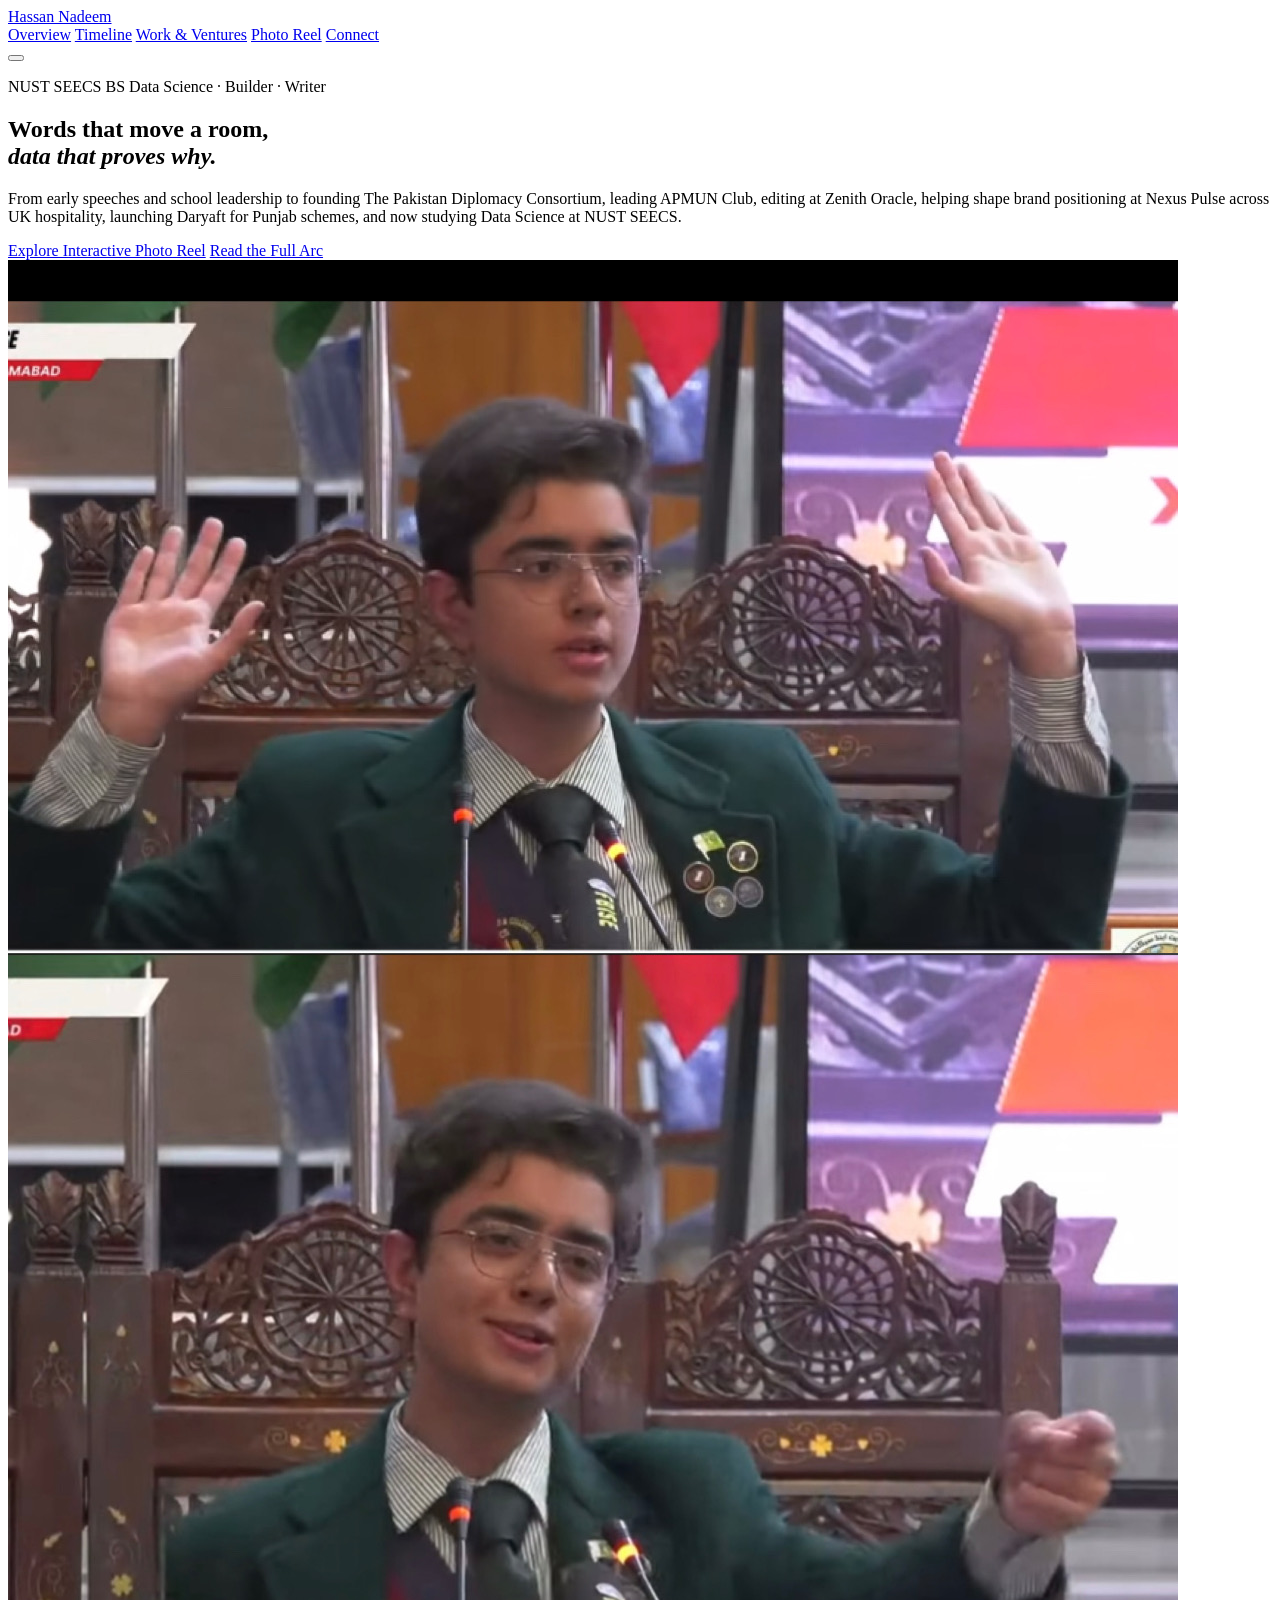
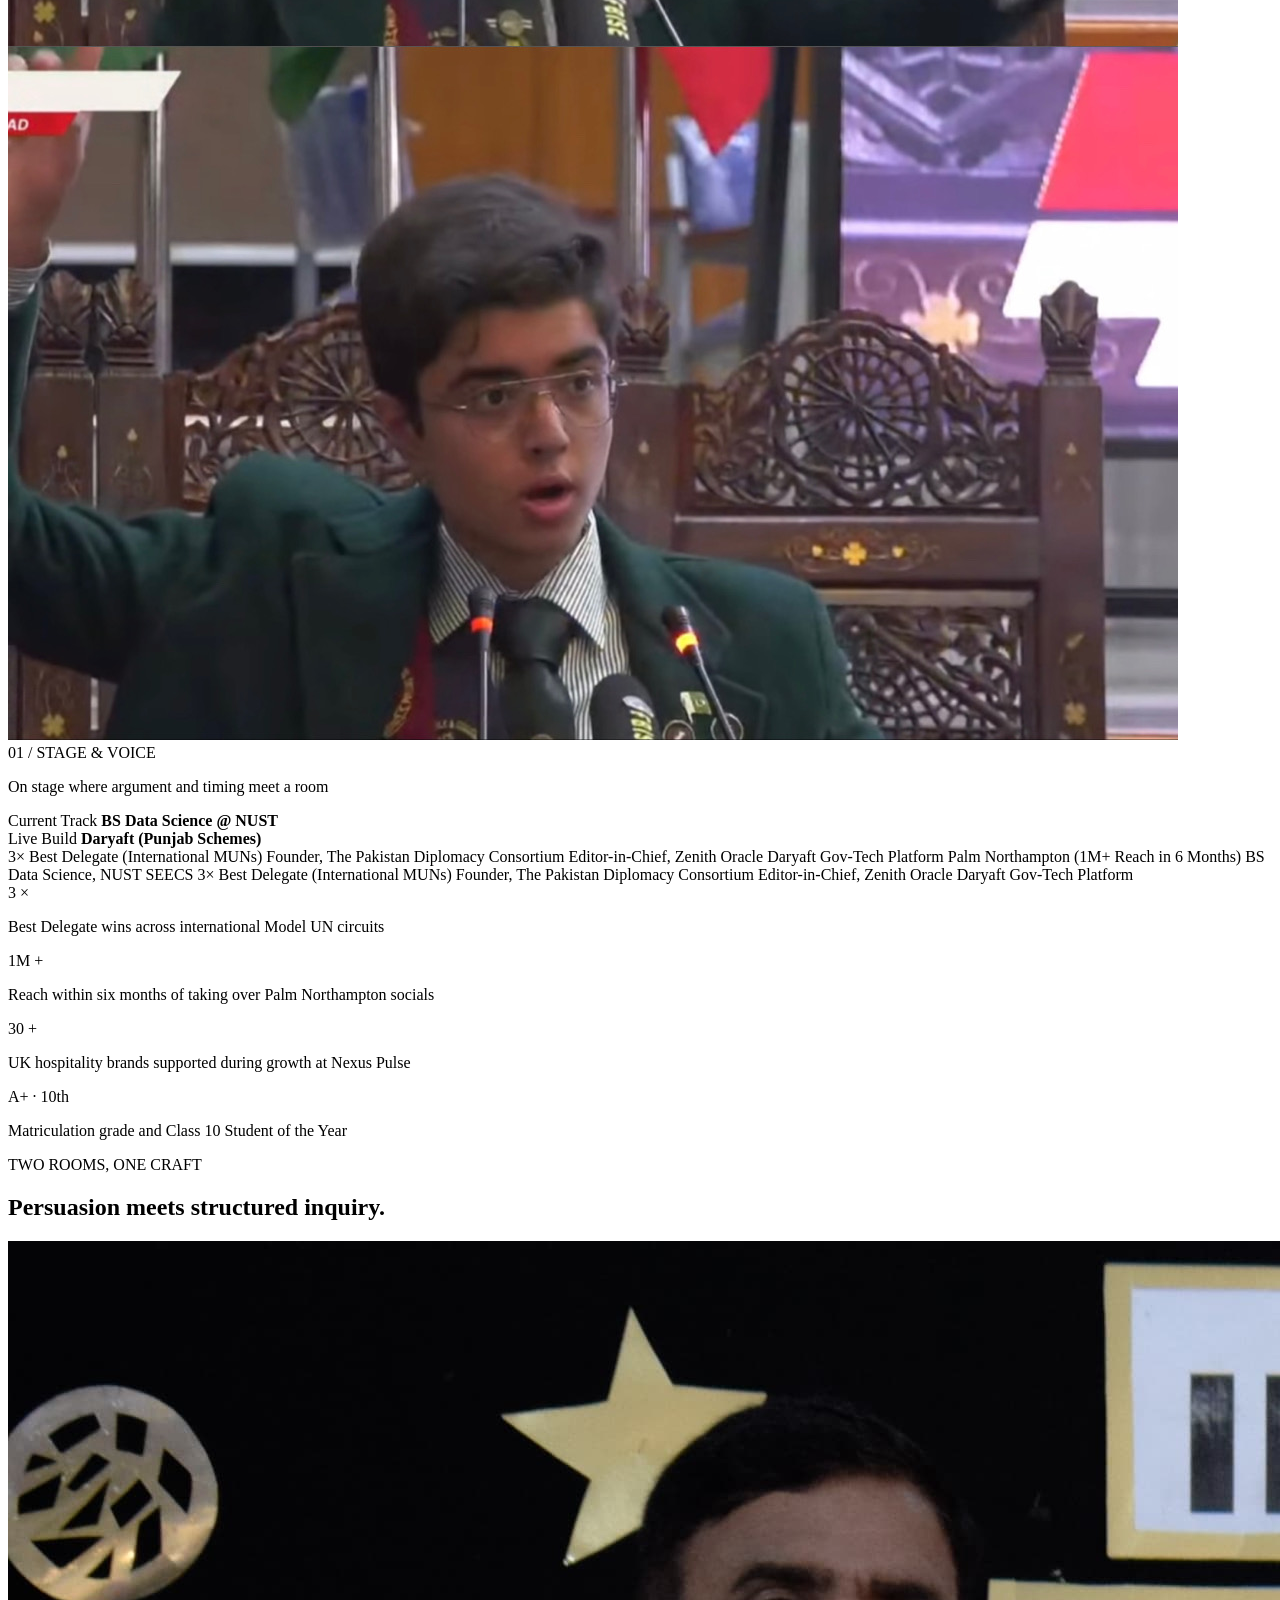
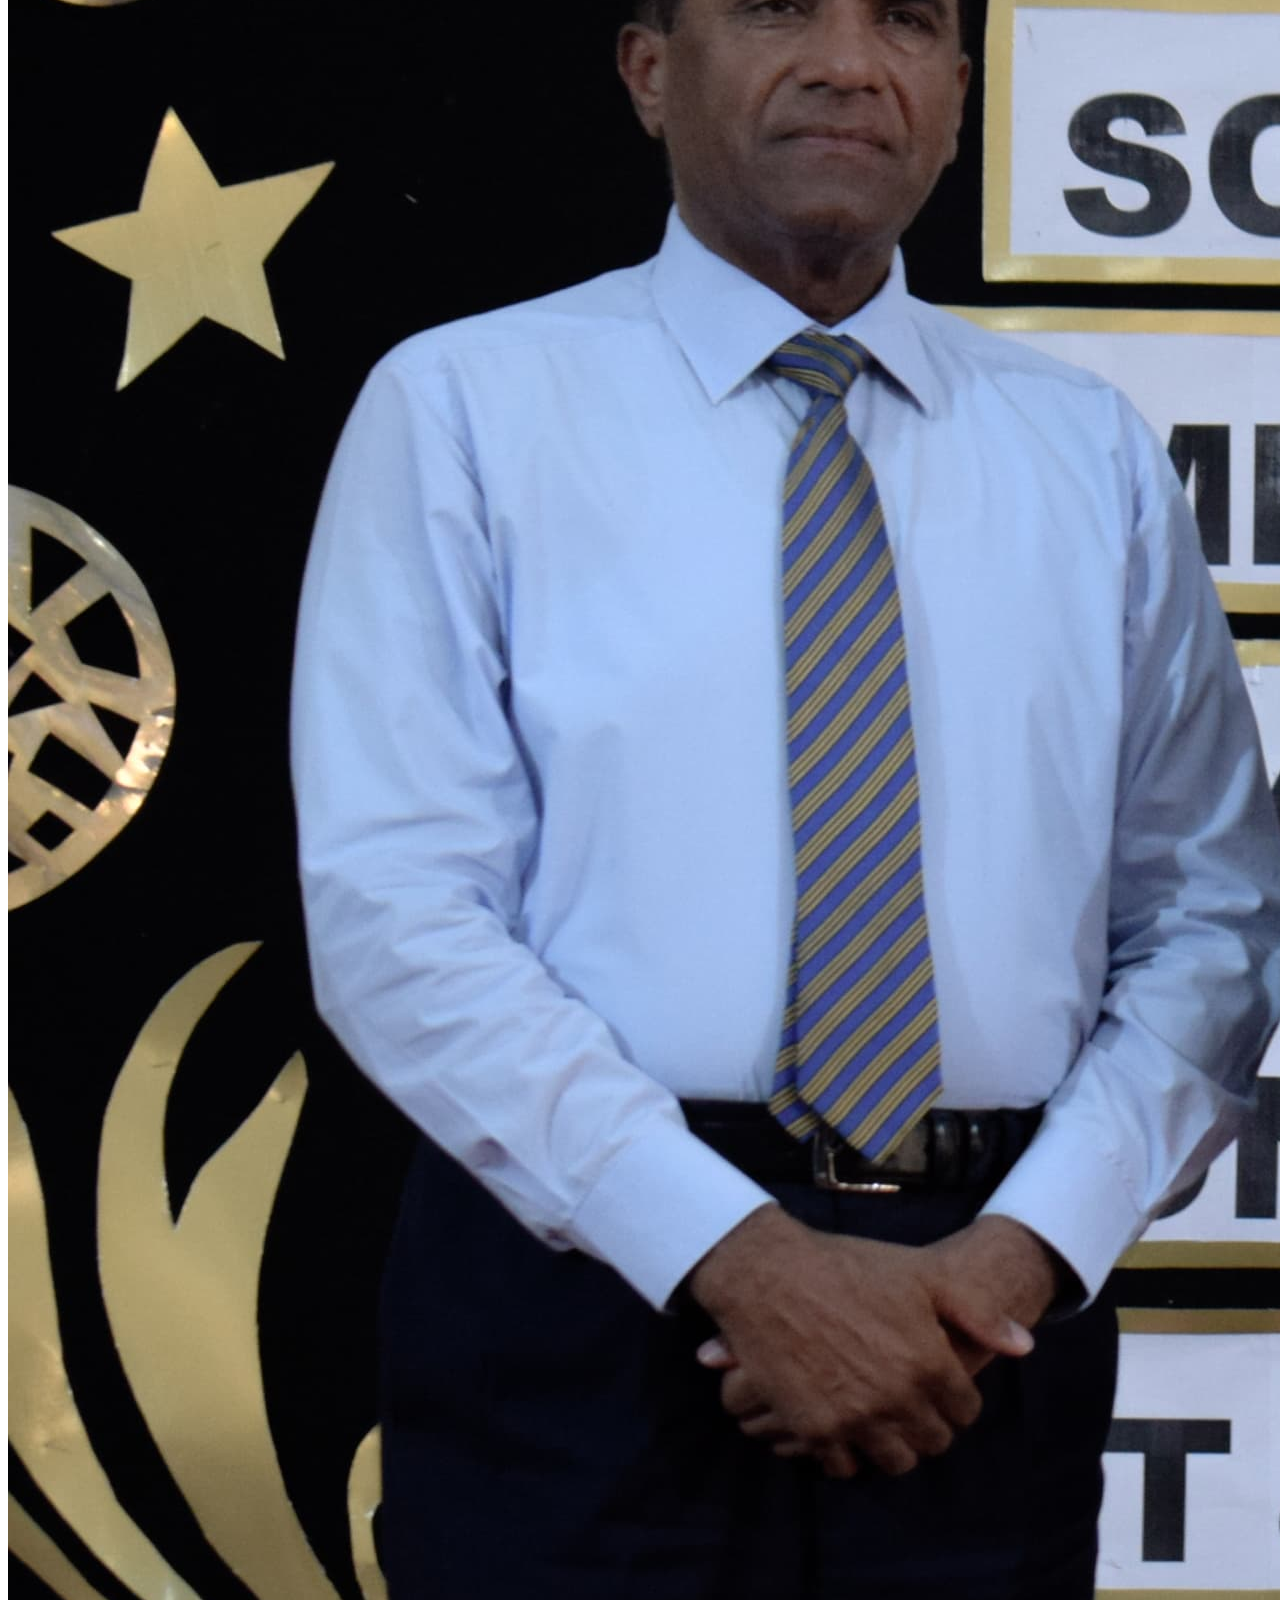
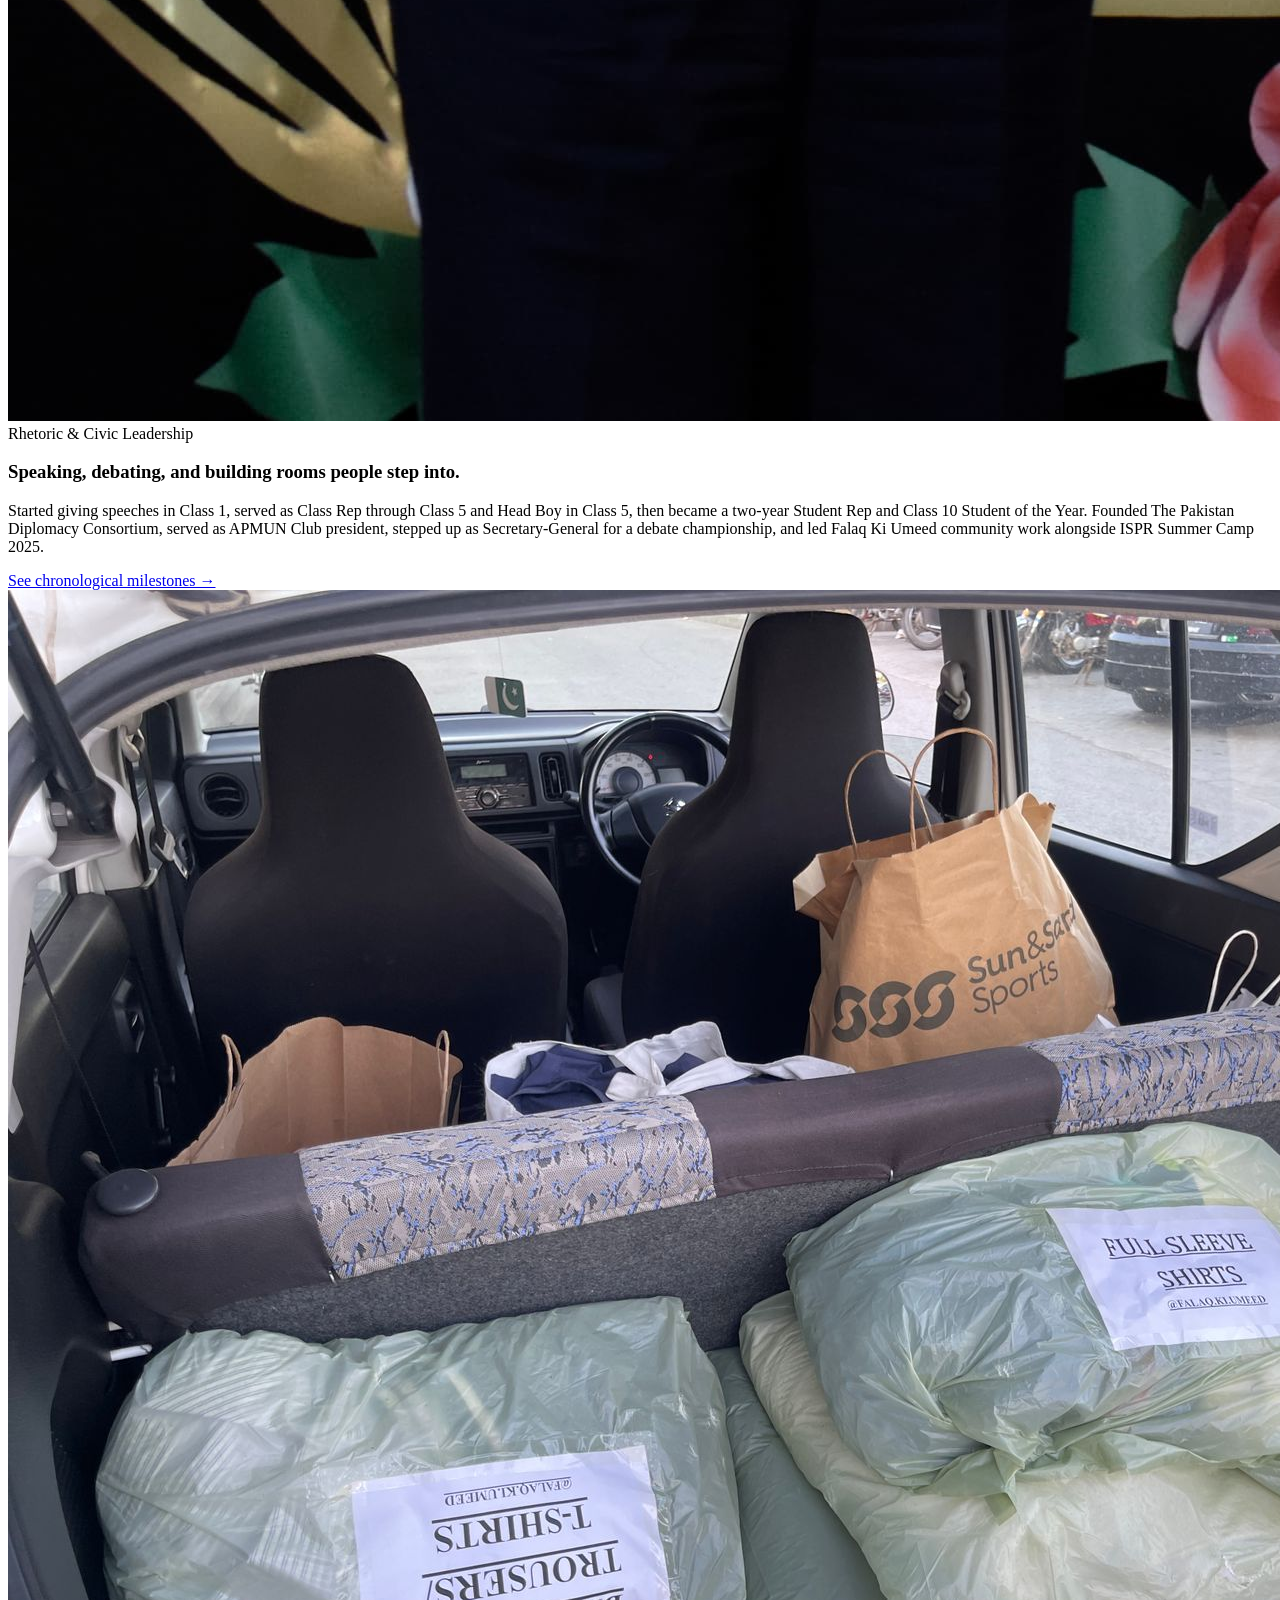
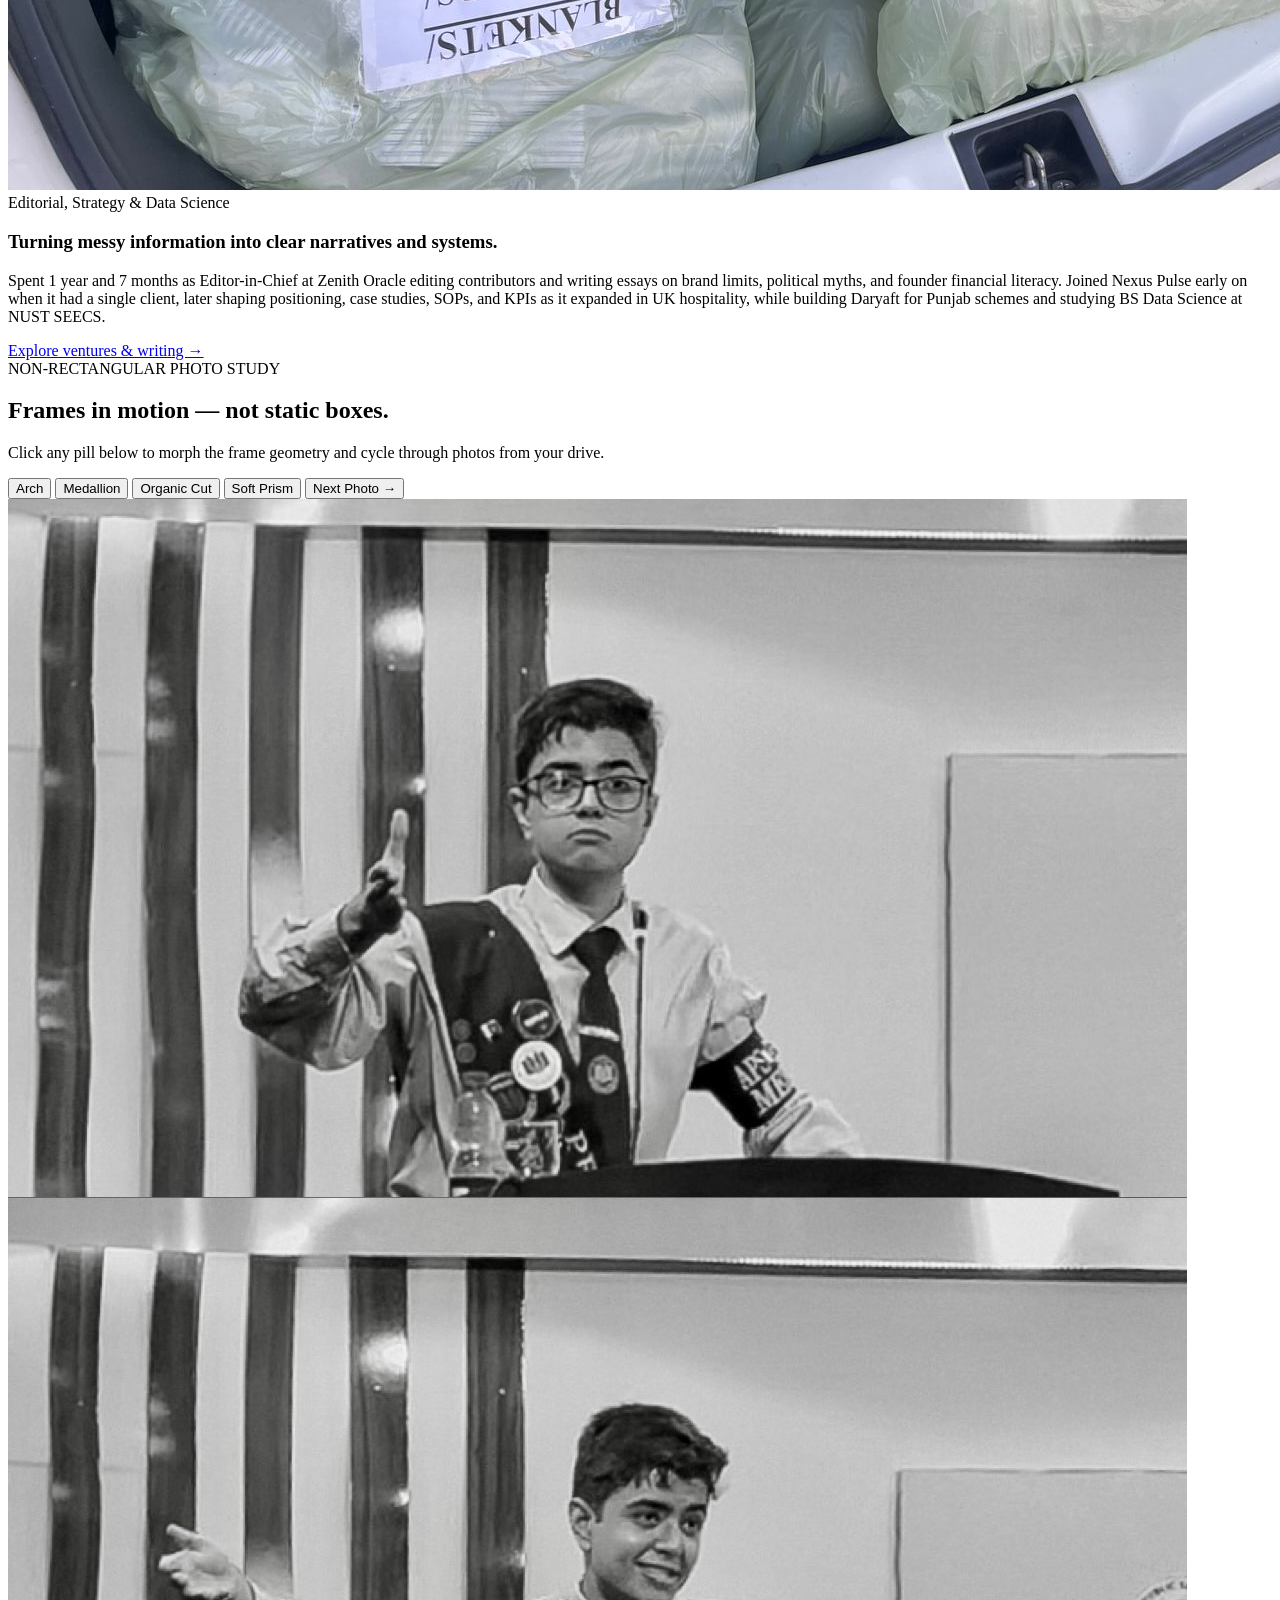
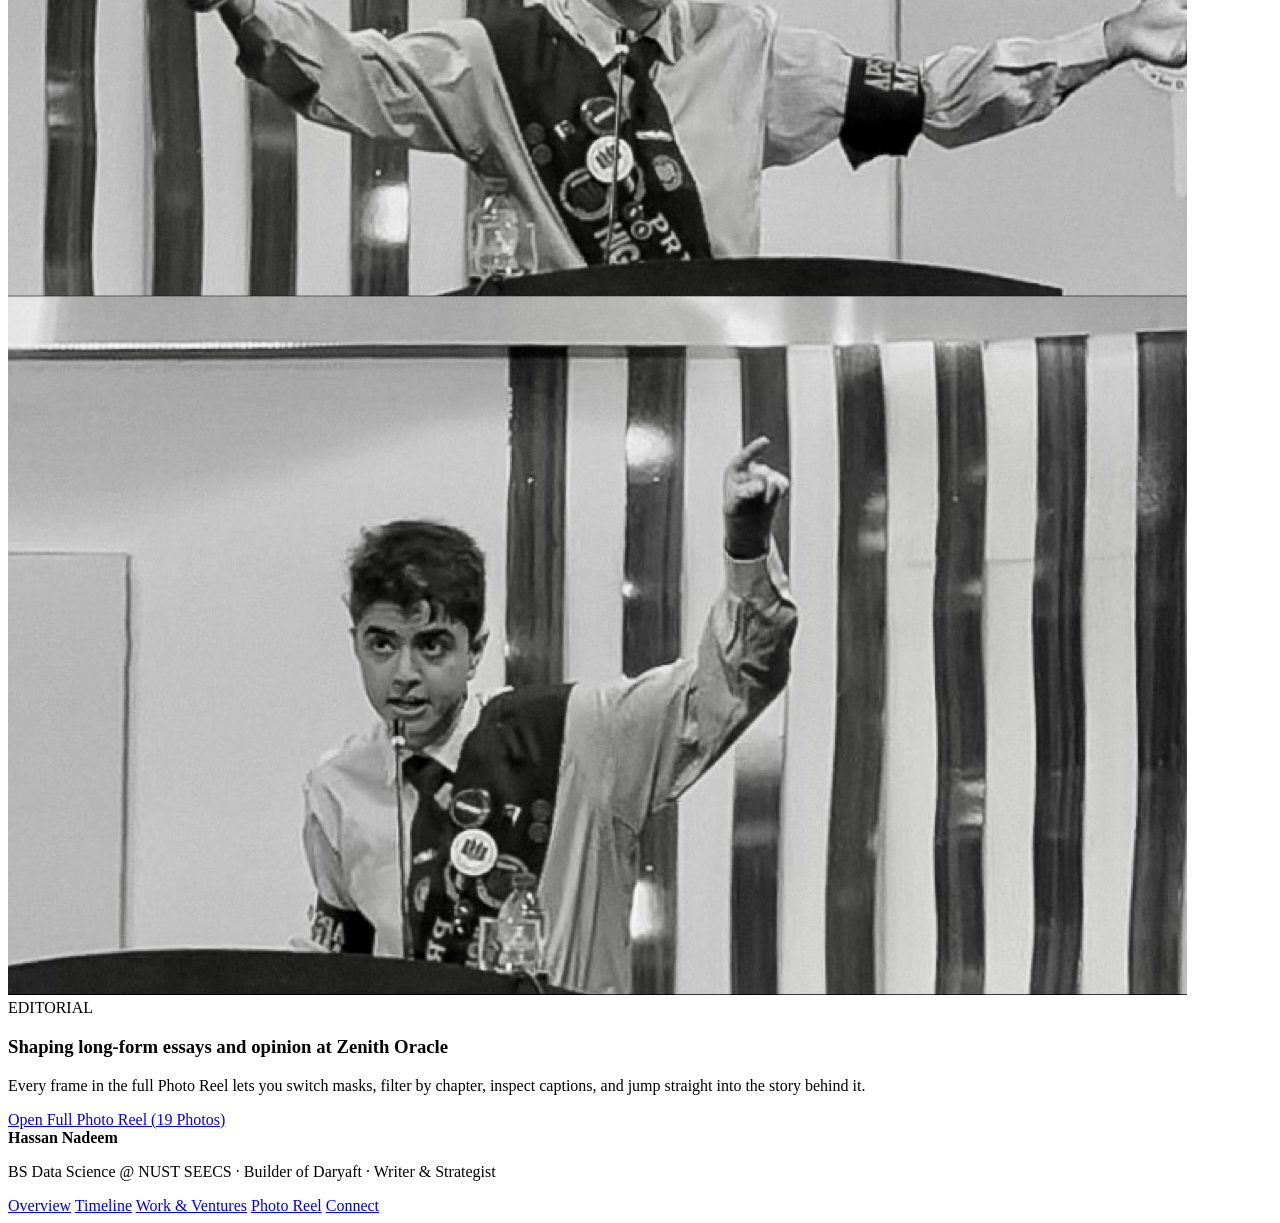
==== index.html @ 1d4b904b "Add files via upload" ====
<!DOCTYPE html>
<html lang="en">
<head>
  <meta charset="UTF-8" />
  <meta name="viewport" content="width=device-width, initial-scale=1.0" />
  <title>Hassan Nadeem — Rhetoric, Systems &amp; Data</title>
  <link rel="preconnect" href="https://fonts.googleapis.com" />
  <link rel="preconnect" href="https://fonts.gstatic.com" crossorigin />
  <link href="https://fonts.googleapis.com/css2?family=Cormorant+Garamond:ital,wght@0,400;0,500;0,600;1,400&family=Plus+Jakarta+Sans:wght@400;500;600&family=JetBrains+Mono:wght@400;500&display=swap" rel="stylesheet" />
  <link rel="stylesheet" href="styles/style.css" />
</head>
<body class="page-home">
  <div class="scroll-progress" id="scrollProgress" aria-hidden="true"></div>

  <header class="site-header" id="siteHeader">
    <a class="brand-mark" href="index.html">
      <span class="brand-dot" aria-hidden="true"></span>
      <span>Hassan Nadeem</span>
    </a>
    <nav class="main-nav" id="mainNav" aria-label="Primary navigation">
      <a href="index.html" class="active">Overview</a>
      <a href="timeline.html">Timeline</a>
      <a href="work.html">Work &amp; Ventures</a>
      <a href="gallery.html">Photo Reel</a>
      <a href="contact.html" class="nav-pill">Connect</a>
    </nav>
    <button class="menu-toggle" id="menuToggle" type="button" aria-label="Toggle navigation" aria-expanded="false">
      <span></span>
      <span></span>
    </button>
  </header>

  <main>
    <section class="hero-editorial">
      <div class="hero-copy">
        <p class="eyebrow reveal">NUST SEECS BS Data Science &middot; Builder &middot; Writer</p>
        <h1 class="hero-title reveal">
          Words that move a room,<br />
          <em>data that proves why.</em>
        </h1>
        <p class="hero-lead reveal">
          From early speeches and school leadership to founding The Pakistan Diplomacy Consortium,
          leading APMUN Club, editing at Zenith Oracle, helping shape brand positioning at Nexus
          Pulse across UK hospitality, launching Daryaft for Punjab schemes, and now studying Data
          Science at NUST SEECS.
        </p>
        <div class="hero-actions reveal">
          <a class="btn-primary" href="gallery.html">Explore Interactive Photo Reel</a>
          <a class="btn-ghost" href="timeline.html">Read the Full Arc</a>
        </div>
      </div>

      <div class="hero-stage reveal" id="heroStage">
        <div class="kinetic-frame" data-tilt>
          <div class="frame-arch">
            <img id="heroFeatureImg" src="1.jpg" alt="Hassan Nadeem portfolio visual" />
          </div>
          <div class="frame-caption">
            <span class="mono-tag" id="heroFrameTag">01 / STAGE &amp; VOICE</span>
            <p id="heroFrameText">On stage where argument and timing meet a room</p>
          </div>
        </div>
        <div class="floating-note note-top" id="heroNoteTop">
          <span class="note-label">Current Track</span>
          <strong>BS Data Science @ NUST</strong>
        </div>
        <div class="floating-note note-bottom" id="heroNoteBottom">
          <span class="note-label">Live Build</span>
          <strong>Daryaft (Punjab Schemes)</strong>
        </div>
      </div>
    </section>

    <section class="ticker-band" aria-label="Highlights">
      <div class="ticker-track">
        <span>3&times; Best Delegate (International MUNs)</span>
        <span>Founder, The Pakistan Diplomacy Consortium</span>
        <span>Editor-in-Chief, Zenith Oracle</span>
        <span>Daryaft Gov-Tech Platform</span>
        <span>Palm Northampton (1M+ Reach in 6 Months)</span>
        <span>BS Data Science, NUST SEECS</span>
        <span>3&times; Best Delegate (International MUNs)</span>
        <span>Founder, The Pakistan Diplomacy Consortium</span>
        <span>Editor-in-Chief, Zenith Oracle</span>
        <span>Daryaft Gov-Tech Platform</span>
      </div>
    </section>

    <section class="metrics-strip">
      <div class="metric-card reveal">
        <span class="metric-num" data-count="3">3</span>
        <span class="metric-suffix">&times;</span>
        <p class="metric-desc">Best Delegate wins across international Model UN circuits</p>
      </div>
      <div class="metric-card reveal">
        <span class="metric-num">1M</span>
        <span class="metric-suffix">+</span>
        <p class="metric-desc">Reach within six months of taking over Palm Northampton socials</p>
      </div>
      <div class="metric-card reveal">
        <span class="metric-num">30</span>
        <span class="metric-suffix">+</span>
        <p class="metric-desc">UK hospitality brands supported during growth at Nexus Pulse</p>
      </div>
      <div class="metric-card reveal">
        <span class="metric-num">A+</span>
        <span class="metric-suffix">&middot; 10th</span>
        <p class="metric-desc">Matriculation grade and Class 10 Student of the Year</p>
      </div>
    </section>

    <section class="dual-chapters">
      <div class="section-head reveal">
        <span class="mono-tag">TWO ROOMS, ONE CRAFT</span>
        <h2>Persuasion meets structured inquiry.</h2>
      </div>
      <div class="chapter-grid">
        <article class="chapter-panel reveal">
          <div class="chapter-visual">
            <img src="2.jpg" alt="Debate and leadership visual" loading="lazy" />
          </div>
          <div class="chapter-body">
            <span class="chapter-kicker">Rhetoric &amp; Civic Leadership</span>
            <h3>Speaking, debating, and building rooms people step into.</h3>
            <p>
              Started giving speeches in Class 1, served as Class Rep through Class 5 and Head Boy
              in Class 5, then became a two-year Student Rep and Class 10 Student of the Year.
              Founded The Pakistan Diplomacy Consortium, served as APMUN Club president, stepped up as
              Secretary-General for a debate championship, and led Falaq Ki Umeed community work
              alongside ISPR Summer Camp 2025.
            </p>
            <a class="inline-link" href="timeline.html">See chronological milestones &rarr;</a>
          </div>
        </article>

        <article class="chapter-panel reveal">
          <div class="chapter-visual">
            <img src="7.jpg" alt="Daryaft and product building visual" loading="lazy" />
          </div>
          <div class="chapter-body">
            <span class="chapter-kicker">Editorial, Strategy &amp; Data Science</span>
            <h3>Turning messy information into clear narratives and systems.</h3>
            <p>
              Spent 1 year and 7 months as Editor-in-Chief at Zenith Oracle editing contributors and
              writing essays on brand limits, political myths, and founder financial literacy. Joined
              Nexus Pulse early on when it had a single client, later shaping positioning, case
              studies, SOPs, and KPIs as it expanded in UK hospitality, while building Daryaft for
              Punjab schemes and studying BS Data Science at NUST SEECS.
            </p>
            <a class="inline-link" href="work.html">Explore ventures &amp; writing &rarr;</a>
          </div>
        </article>
      </div>
    </section>

    <section class="interactive-reel-preview">
      <div class="section-head reveal">
        <span class="mono-tag">NON-RECTANGULAR PHOTO STUDY</span>
        <h2>Frames in motion — not static boxes.</h2>
        <p class="section-sub">
          Click any pill below to morph the frame geometry and cycle through photos from your
          drive.
        </p>
      </div>

      <div class="morph-controls reveal" role="group" aria-label="Frame shape selector">
        <button type="button" class="shape-chip active" data-shape="arch">Arch</button>
        <button type="button" class="shape-chip" data-shape="oval">Medallion</button>
        <button type="button" class="shape-chip" data-shape="asymmetric">Organic Cut</button>
        <button type="button" class="shape-chip" data-shape="diamond-soft">Soft Prism</button>
        <button type="button" id="cyclePhotoBtn" class="btn-secondary">Next Photo &rarr;</button>
      </div>

      <div class="showcase-spotlight reveal">
        <div class="morph-stage shape-arch" id="spotlightStage">
          <img id="spotlightImg" src="3.jpg" alt="Featured photo from Hassan Nadeem archive" />
        </div>
        <div class="spotlight-meta">
          <span class="mono-tag" id="spotlightBadge">EDITORIAL</span>
          <h3 id="spotlightTitle">Shaping long-form essays and opinion at Zenith Oracle</h3>
          <p id="spotlightDesc">
            Every frame in the full Photo Reel lets you switch masks, filter by chapter, inspect
            captions, and jump straight into the story behind it.
          </p>
          <a class="btn-primary" href="gallery.html">Open Full Photo Reel (19 Photos)</a>
        </div>
      </div>
    </section>
  </main>

  <footer class="site-footer">
    <div class="footer-inner">
      <div>
        <strong>Hassan Nadeem</strong>
        <p>BS Data Science @ NUST SEECS &middot; Builder of Daryaft &middot; Writer &amp; Strategist</p>
      </div>
      <div class="footer-links">
        <a href="index.html">Overview</a>
        <a href="timeline.html">Timeline</a>
        <a href="work.html">Work &amp; Ventures</a>
        <a href="gallery.html">Photo Reel</a>
        <a href="contact.html">Connect</a>
      </div>
    </div>
  </footer>

  <script src="scripts/data.js"></script>
  <script src="scripts/main.js"></script>
</body>
</html>
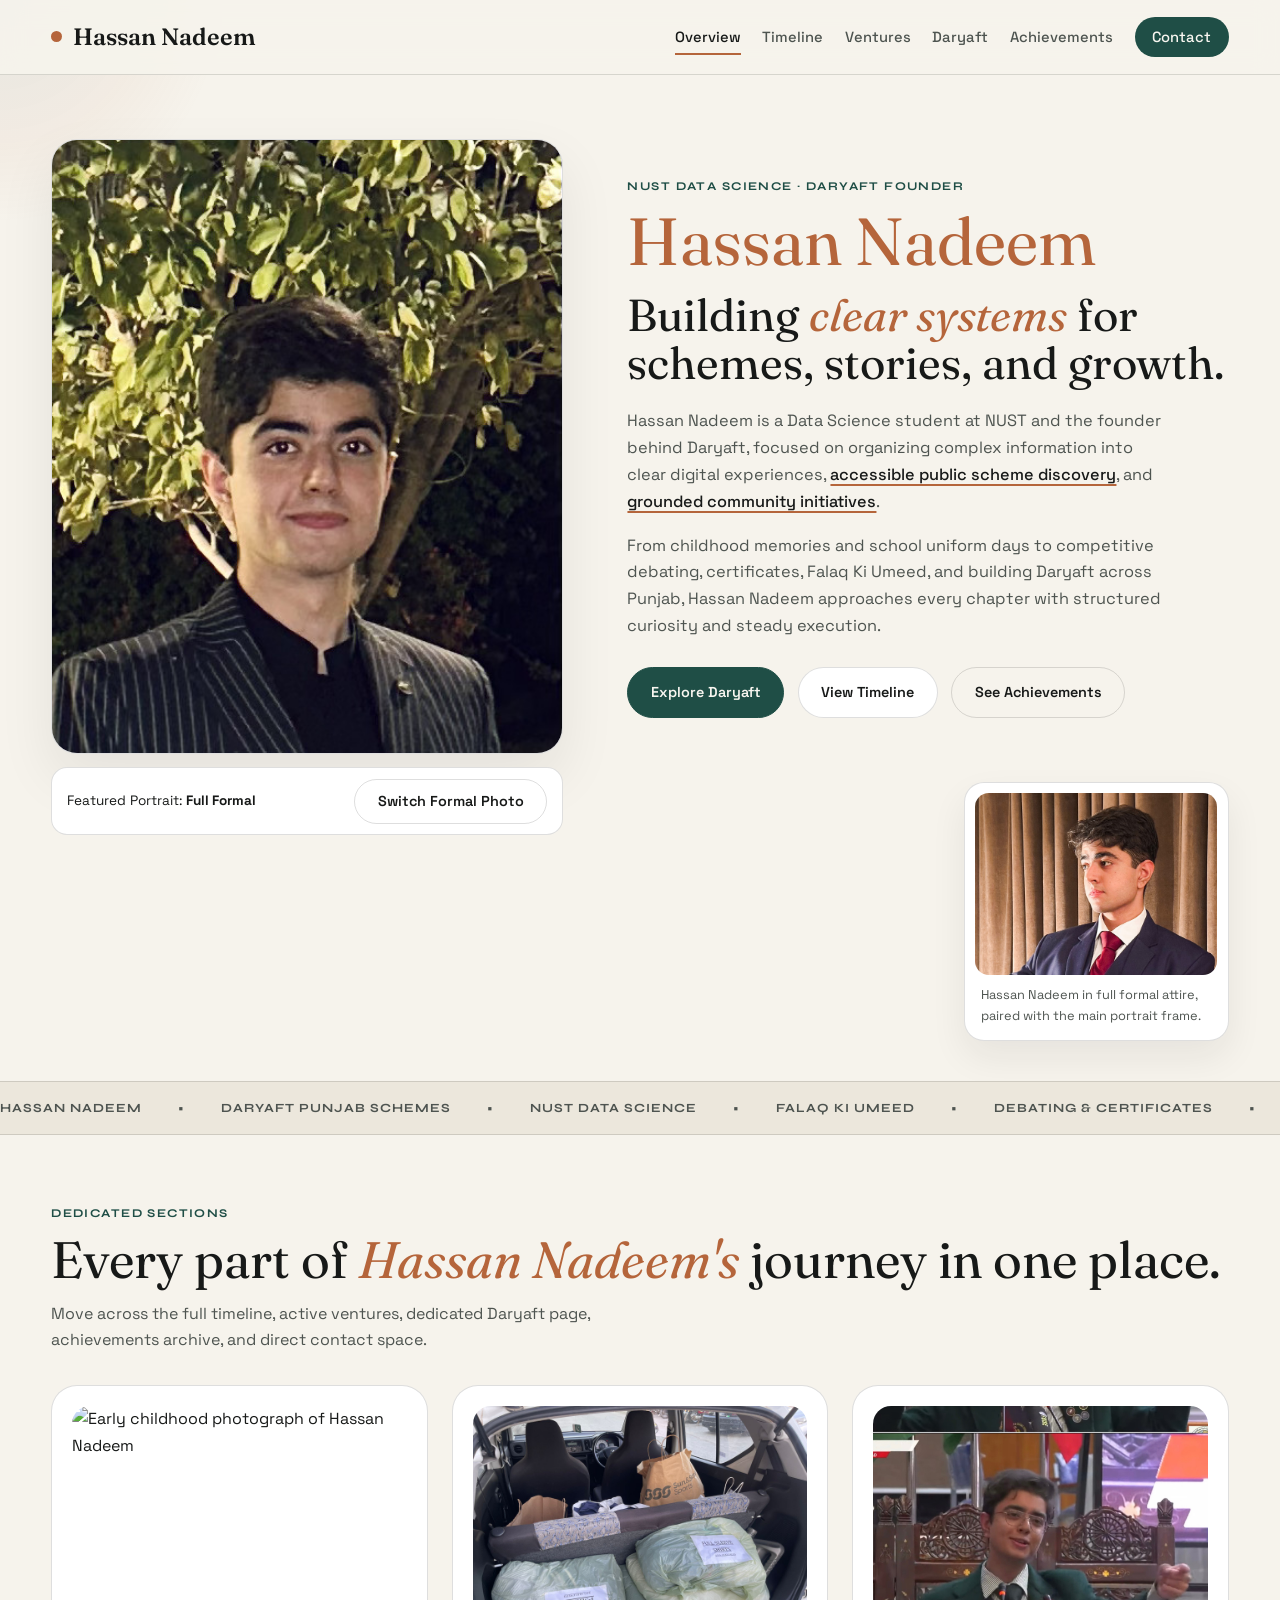
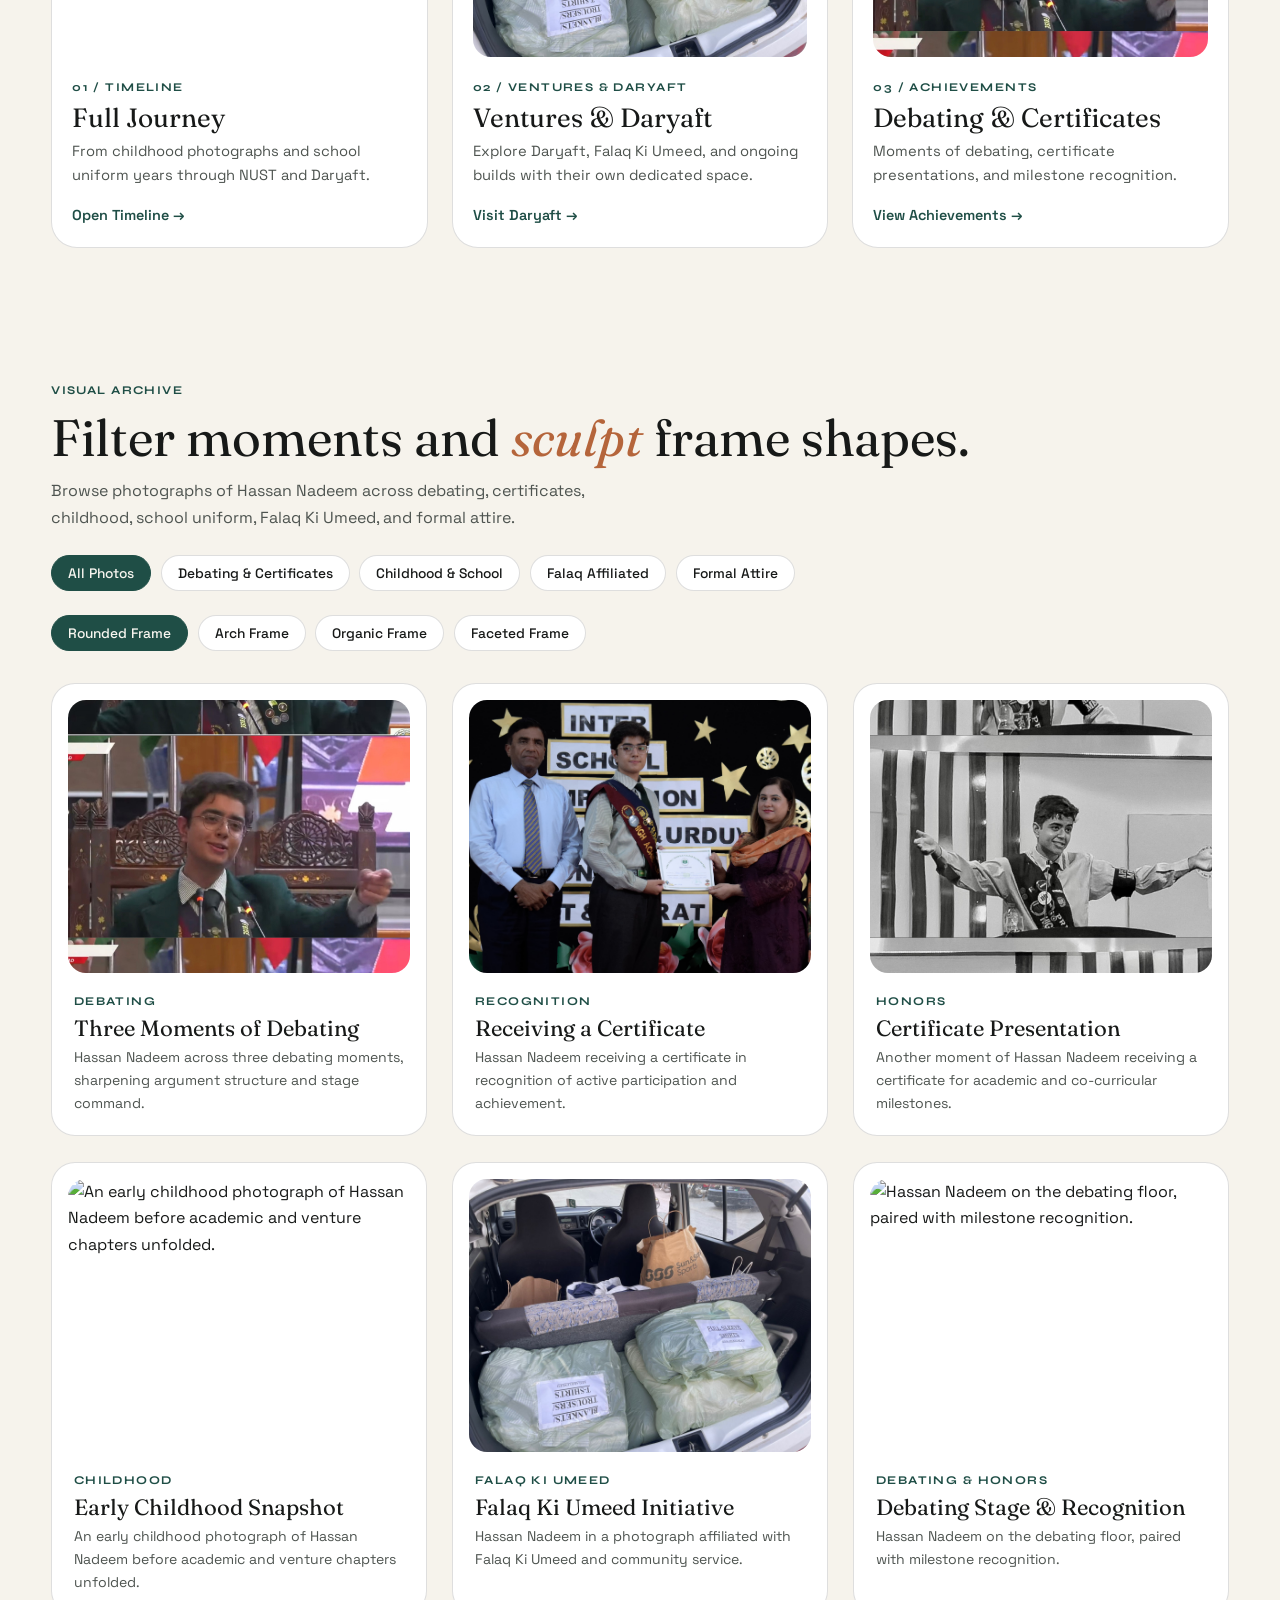
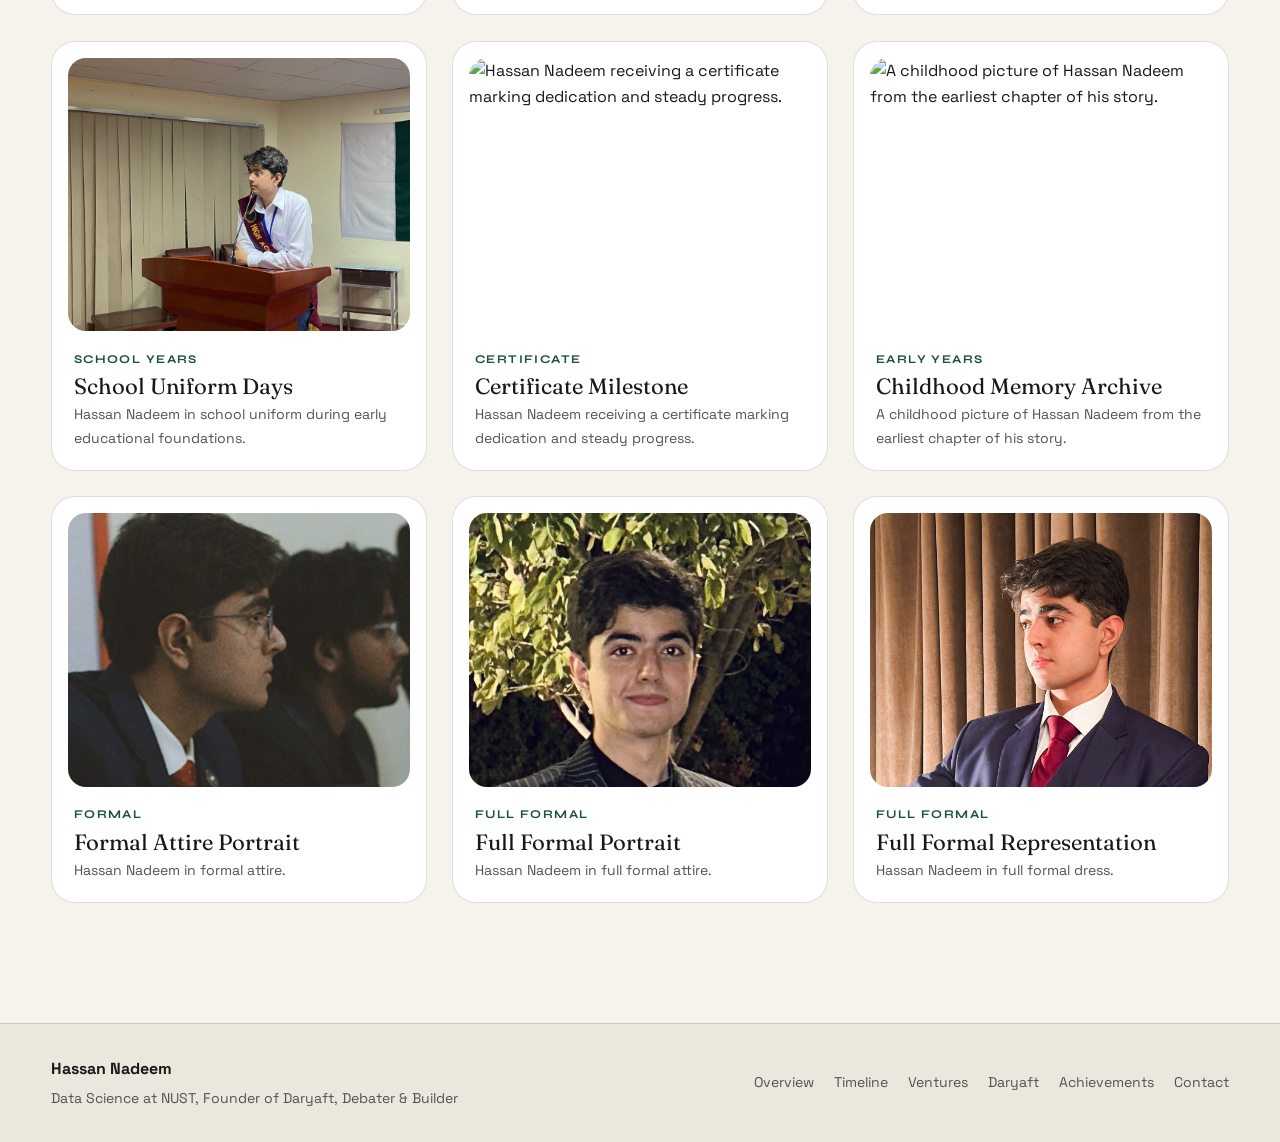
==== commit 0d2b038e: "Add files via upload" ====
--- a/index.html
+++ b/index.html
@@ -3,208 +3,199 @@
 <head>
   <meta charset="UTF-8" />
   <meta name="viewport" content="width=device-width, initial-scale=1.0" />
-  <title>Hassan Nadeem — Rhetoric, Systems &amp; Data</title>
-  <link rel="preconnect" href="https://fonts.googleapis.com" />
-  <link rel="preconnect" href="https://fonts.gstatic.com" crossorigin />
-  <link href="https://fonts.googleapis.com/css2?family=Cormorant+Garamond:ital,wght@0,400;0,500;0,600;1,400&family=Plus+Jakarta+Sans:wght@400;500;600&family=JetBrains+Mono:wght@400;500&display=swap" rel="stylesheet" />
-  <link rel="stylesheet" href="styles/style.css" />
+  <title>Hassan Nadeem — Data Science, Daryaft &amp; Journey</title>
+  <link rel="stylesheet" href="style.css" />
 </head>
-<body class="page-home">
-  <div class="scroll-progress" id="scrollProgress" aria-hidden="true"></div>
-
-  <header class="site-header" id="siteHeader">
-    <a class="brand-mark" href="index.html">
-      <span class="brand-dot" aria-hidden="true"></span>
+<body>
+  <div class="ambient-orb" id="ambientOrb" aria-hidden="true"></div>
+  <div class="scroll-bar" id="scrollBar"></div>
+  <header class="site-header">
+    <a href="index.html" class="brand-link">
+      <span class="brand-pulse"></span>
       <span>Hassan Nadeem</span>
     </a>
-    <nav class="main-nav" id="mainNav" aria-label="Primary navigation">
-      <a href="index.html" class="active">Overview</a>
-      <a href="timeline.html">Timeline</a>
-      <a href="work.html">Work &amp; Ventures</a>
-      <a href="gallery.html">Photo Reel</a>
-      <a href="contact.html" class="nav-pill">Connect</a>
-    </nav>
-    <button class="menu-toggle" id="menuToggle" type="button" aria-label="Toggle navigation" aria-expanded="false">
+    <button class="burger-btn" id="burgerBtn" aria-label="Toggle navigation" aria-expanded="false">
       <span></span>
       <span></span>
     </button>
+    <nav class="nav-links" id="navLinks">
+      <a href="index.html" class="active">Overview</a><a href="timeline.html">Timeline</a><a href="ventures.html">Ventures</a><a href="daryaft.html">Daryaft</a><a href="achievements.html">Achievements</a><a href="contact.html" class="nav-cta">Contact</a>
+    </nav>
   </header>
 
   <main>
-    <section class="hero-editorial">
-      <div class="hero-copy">
-        <p class="eyebrow reveal">NUST SEECS BS Data Science &middot; Builder &middot; Writer</p>
-        <h1 class="hero-title reveal">
-          Words that move a room,<br />
-          <em>data that proves why.</em>
-        </h1>
-        <p class="hero-lead reveal">
-          From early speeches and school leadership to founding The Pakistan Diplomacy Consortium,
-          leading APMUN Club, editing at Zenith Oracle, helping shape brand positioning at Nexus
-          Pulse across UK hospitality, launching Daryaft for Punjab schemes, and now studying Data
-          Science at NUST SEECS.
+    <section class="editorial-hero">
+      <div class="hero-left-column reveal">
+        <div class="hero-portrait-wrap">
+          <img id="heroFormalImg" src="n.jpg" alt="Hassan Nadeem in full formal attire" />
+        </div>
+        <div class="hero-switch-bar">
+          <span>Featured Portrait: <strong id="heroFormalTag">Full Formal</strong></span>
+          <button type="button" class="btn-outline" id="swapFormalBtn">Switch Formal Photo</button>
+        </div>
+      </div>
+
+      <div class="hero-right-column reveal">
+        <span class="kicker-label">NUST DATA SCIENCE &middot; DARYAFT FOUNDER</span>
+        <div class="editorial-greeting">Hassan Nadeem</div>
+        <h1 class="editorial-headline">Building <em>clear systems</em> for schemes, stories, and growth.</h1>
+        <div class="editorial-copy">
+          <p>
+            Hassan Nadeem is a Data Science student at NUST and the founder behind Daryaft, focused on organizing complex information into clear digital experiences, <span class="underlined-phrase">accessible public scheme discovery</span>, and <span class="underlined-phrase">grounded community initiatives</span>.
+          </p>
+          <p>
+            From childhood memories and school uniform days to competitive debating, certificates, Falaq Ki Umeed, and building Daryaft across Punjab, Hassan Nadeem approaches every chapter with structured curiosity and steady execution.
+          </p>
+        </div>
+
+        <div class="hero-cta-row">
+          <a href="daryaft.html" class="btn-solid">Explore Daryaft</a>
+          <a href="timeline.html" class="btn-soft">View Timeline</a>
+          <a href="achievements.html" class="btn-outline">See Achievements</a>
+        </div>
+
+        <div class="hero-inset-card">
+          <img src="z1.jpeg" alt="Hassan Nadeem in full formal attire" />
+          <div class="hero-inset-caption">Hassan Nadeem in full formal attire, paired with the main portrait frame.</div>
+        </div>
+      </div>
+    </section>
+
+    <div class="marquee-strip" aria-hidden="true">
+      <div class="marquee-track">
+        <span>HASSAN NADEEM</span>
+        <span>&bull;</span>
+        <span>DARYAFT PUNJAB SCHEMES</span>
+        <span>&bull;</span>
+        <span>NUST DATA SCIENCE</span>
+        <span>&bull;</span>
+        <span>FALAQ KI UMEED</span>
+        <span>&bull;</span>
+        <span>DEBATING &amp; CERTIFICATES</span>
+        <span>&bull;</span>
+        <span>HASSAN NADEEM</span>
+        <span>&bull;</span>
+        <span>DARYAFT PUNJAB SCHEMES</span>
+        <span>&bull;</span>
+        <span>NUST DATA SCIENCE</span>
+        <span>&bull;</span>
+        <span>FALAQ KI UMEED</span>
+        <span>&bull;</span>
+        <span>DEBATING &amp; CERTIFICATES</span>
+      </div>
+    </div>
+
+    <section class="page-section reveal">
+      <div class="section-header">
+        <span class="kicker-label">DEDICATED SECTIONS</span>
+        <h2>Every part of <em>Hassan Nadeem&apos;s</em> journey in one place.</h2>
+        <p>
+          Move across the full timeline, active ventures, dedicated Daryaft page, achievements archive, and direct contact space.
         </p>
-        <div class="hero-actions reveal">
-          <a class="btn-primary" href="gallery.html">Explore Interactive Photo Reel</a>
-          <a class="btn-ghost" href="timeline.html">Read the Full Arc</a>
-        </div>
-      </div>
-
-      <div class="hero-stage reveal" id="heroStage">
-        <div class="kinetic-frame" data-tilt>
-          <div class="frame-arch">
-            <img id="heroFeatureImg" src="1.jpg" alt="Hassan Nadeem portfolio visual" />
-          </div>
-          <div class="frame-caption">
-            <span class="mono-tag" id="heroFrameTag">01 / STAGE &amp; VOICE</span>
-            <p id="heroFrameText">On stage where argument and timing meet a room</p>
-          </div>
-        </div>
-        <div class="floating-note note-top" id="heroNoteTop">
-          <span class="note-label">Current Track</span>
-          <strong>BS Data Science @ NUST</strong>
-        </div>
-        <div class="floating-note note-bottom" id="heroNoteBottom">
-          <span class="note-label">Live Build</span>
-          <strong>Daryaft (Punjab Schemes)</strong>
-        </div>
+      </div>
+
+      <div class="route-grid">
+        <article class="route-card">
+          <div class="route-thumb">
+            <img src="4.jpg" alt="Early childhood photograph of Hassan Nadeem" loading="lazy" />
+          </div>
+          <div>
+            <span class="kicker-label">01 / TIMELINE</span>
+            <h3>Full Journey</h3>
+            <p>From childhood photographs and school uniform years through NUST and Daryaft.</p>
+          </div>
+          <a href="timeline.html" class="route-go">Open Timeline &rarr;</a>
+        </article>
+
+        <article class="route-card">
+          <div class="route-thumb">
+            <img src="5.jpg" alt="Hassan Nadeem in a Falaq Ki Umeed affiliated photograph" loading="lazy" />
+          </div>
+          <div>
+            <span class="kicker-label">02 / VENTURES &amp; DARYAFT</span>
+            <h3>Ventures &amp; Daryaft</h3>
+            <p>Explore Daryaft, Falaq Ki Umeed, and ongoing builds with their own dedicated space.</p>
+          </div>
+          <a href="daryaft.html" class="route-go">Visit Daryaft &rarr;</a>
+        </article>
+
+        <article class="route-card">
+          <div class="route-thumb">
+            <img src="1.jpg" alt="Hassan Nadeem across debating moments" loading="lazy" />
+          </div>
+          <div>
+            <span class="kicker-label">03 / ACHIEVEMENTS</span>
+            <h3>Debating &amp; Certificates</h3>
+            <p>Moments of debating, certificate presentations, and milestone recognition.</p>
+          </div>
+          <a href="achievements.html" class="route-go">View Achievements &rarr;</a>
+        </article>
       </div>
     </section>
 
-    <section class="ticker-band" aria-label="Highlights">
-      <div class="ticker-track">
-        <span>3&times; Best Delegate (International MUNs)</span>
-        <span>Founder, The Pakistan Diplomacy Consortium</span>
-        <span>Editor-in-Chief, Zenith Oracle</span>
-        <span>Daryaft Gov-Tech Platform</span>
-        <span>Palm Northampton (1M+ Reach in 6 Months)</span>
-        <span>BS Data Science, NUST SEECS</span>
-        <span>3&times; Best Delegate (International MUNs)</span>
-        <span>Founder, The Pakistan Diplomacy Consortium</span>
-        <span>Editor-in-Chief, Zenith Oracle</span>
-        <span>Daryaft Gov-Tech Platform</span>
-      </div>
-    </section>
-
-    <section class="metrics-strip">
-      <div class="metric-card reveal">
-        <span class="metric-num" data-count="3">3</span>
-        <span class="metric-suffix">&times;</span>
-        <p class="metric-desc">Best Delegate wins across international Model UN circuits</p>
-      </div>
-      <div class="metric-card reveal">
-        <span class="metric-num">1M</span>
-        <span class="metric-suffix">+</span>
-        <p class="metric-desc">Reach within six months of taking over Palm Northampton socials</p>
-      </div>
-      <div class="metric-card reveal">
-        <span class="metric-num">30</span>
-        <span class="metric-suffix">+</span>
-        <p class="metric-desc">UK hospitality brands supported during growth at Nexus Pulse</p>
-      </div>
-      <div class="metric-card reveal">
-        <span class="metric-num">A+</span>
-        <span class="metric-suffix">&middot; 10th</span>
-        <p class="metric-desc">Matriculation grade and Class 10 Student of the Year</p>
-      </div>
-    </section>
-
-    <section class="dual-chapters">
-      <div class="section-head reveal">
-        <span class="mono-tag">TWO ROOMS, ONE CRAFT</span>
-        <h2>Persuasion meets structured inquiry.</h2>
-      </div>
-      <div class="chapter-grid">
-        <article class="chapter-panel reveal">
-          <div class="chapter-visual">
-            <img src="2.jpg" alt="Debate and leadership visual" loading="lazy" />
-          </div>
-          <div class="chapter-body">
-            <span class="chapter-kicker">Rhetoric &amp; Civic Leadership</span>
-            <h3>Speaking, debating, and building rooms people step into.</h3>
-            <p>
-              Started giving speeches in Class 1, served as Class Rep through Class 5 and Head Boy
-              in Class 5, then became a two-year Student Rep and Class 10 Student of the Year.
-              Founded The Pakistan Diplomacy Consortium, served as APMUN Club president, stepped up as
-              Secretary-General for a debate championship, and led Falaq Ki Umeed community work
-              alongside ISPR Summer Camp 2025.
-            </p>
-            <a class="inline-link" href="timeline.html">See chronological milestones &rarr;</a>
-          </div>
-        </article>
-
-        <article class="chapter-panel reveal">
-          <div class="chapter-visual">
-            <img src="7.jpg" alt="Daryaft and product building visual" loading="lazy" />
-          </div>
-          <div class="chapter-body">
-            <span class="chapter-kicker">Editorial, Strategy &amp; Data Science</span>
-            <h3>Turning messy information into clear narratives and systems.</h3>
-            <p>
-              Spent 1 year and 7 months as Editor-in-Chief at Zenith Oracle editing contributors and
-              writing essays on brand limits, political myths, and founder financial literacy. Joined
-              Nexus Pulse early on when it had a single client, later shaping positioning, case
-              studies, SOPs, and KPIs as it expanded in UK hospitality, while building Daryaft for
-              Punjab schemes and studying BS Data Science at NUST SEECS.
-            </p>
-            <a class="inline-link" href="work.html">Explore ventures &amp; writing &rarr;</a>
-          </div>
-        </article>
-      </div>
-    </section>
-
-    <section class="interactive-reel-preview">
-      <div class="section-head reveal">
-        <span class="mono-tag">NON-RECTANGULAR PHOTO STUDY</span>
-        <h2>Frames in motion — not static boxes.</h2>
-        <p class="section-sub">
-          Click any pill below to morph the frame geometry and cycle through photos from your
-          drive.
+    <section class="page-section reveal">
+      <div class="section-header">
+        <span class="kicker-label">VISUAL ARCHIVE</span>
+        <h2>Filter moments and <em>sculpt</em> frame shapes.</h2>
+        <p>
+          Browse photographs of Hassan Nadeem across debating, certificates, childhood, school uniform, Falaq Ki Umeed, and formal attire.
         </p>
       </div>
 
-      <div class="morph-controls reveal" role="group" aria-label="Frame shape selector">
-        <button type="button" class="shape-chip active" data-shape="arch">Arch</button>
-        <button type="button" class="shape-chip" data-shape="oval">Medallion</button>
-        <button type="button" class="shape-chip" data-shape="asymmetric">Organic Cut</button>
-        <button type="button" class="shape-chip" data-shape="diamond-soft">Soft Prism</button>
-        <button type="button" id="cyclePhotoBtn" class="btn-secondary">Next Photo &rarr;</button>
-      </div>
-
-      <div class="showcase-spotlight reveal">
-        <div class="morph-stage shape-arch" id="spotlightStage">
-          <img id="spotlightImg" src="3.jpg" alt="Featured photo from Hassan Nadeem archive" />
-        </div>
-        <div class="spotlight-meta">
-          <span class="mono-tag" id="spotlightBadge">EDITORIAL</span>
-          <h3 id="spotlightTitle">Shaping long-form essays and opinion at Zenith Oracle</h3>
-          <p id="spotlightDesc">
-            Every frame in the full Photo Reel lets you switch masks, filter by chapter, inspect
-            captions, and jump straight into the story behind it.
-          </p>
-          <a class="btn-primary" href="gallery.html">Open Full Photo Reel (19 Photos)</a>
-        </div>
-      </div>
+      <div class="chip-row" role="group" aria-label="Filter archive by category">
+        <button type="button" class="filter-chip active" data-group="all">All Photos</button>
+        <button type="button" class="filter-chip" data-group="achievements">Debating &amp; Certificates</button>
+        <button type="button" class="filter-chip" data-group="timeline">Childhood &amp; School</button>
+        <button type="button" class="filter-chip" data-group="ventures">Falaq Affiliated</button>
+        <button type="button" class="filter-chip" data-group="formal">Formal Attire</button>
+      </div>
+
+      <div class="chip-row" role="group" aria-label="Change frame shape">
+        <button type="button" class="filter-chip active" data-contour="standard">Rounded Frame</button>
+        <button type="button" class="filter-chip" data-contour="arch">Arch Frame</button>
+        <button type="button" class="filter-chip" data-contour="organic">Organic Frame</button>
+        <button type="button" class="filter-chip" data-contour="angled">Faceted Frame</button>
+      </div>
+
+      <div class="archive-grid" id="archiveGrid"></div>
     </section>
   </main>
 
+  <div class="modal-box" id="modalBox" aria-hidden="true">
+    <div class="modal-dim" id="modalDim"></div>
+    <div class="modal-panel">
+      <button type="button" class="modal-close" id="modalClose" aria-label="Close preview">&times;</button>
+      <img id="modalImg" src="n.jpg" alt="" />
+      <div>
+        <span class="kicker-label" id="modalTag"></span>
+        <h3 id="modalTitle" style="font-size: 2rem; margin: 0.35rem 0 0.65rem;"></h3>
+        <p id="modalCaption" style="color: var(--ink-soft); margin: 0;"></p>
+        <div class="hero-cta-row" style="margin-top: 1.25rem;">
+          <button type="button" class="btn-soft" id="modalPrev">Previous</button>
+          <button type="button" class="btn-solid" id="modalNext">Next</button>
+        </div>
+      </div>
+    </div>
+  </div>
+
   <footer class="site-footer">
-    <div class="footer-inner">
+    <div class="footer-row">
       <div>
         <strong>Hassan Nadeem</strong>
-        <p>BS Data Science @ NUST SEECS &middot; Builder of Daryaft &middot; Writer &amp; Strategist</p>
-      </div>
-      <div class="footer-links">
+        <p>Data Science at NUST, Founder of Daryaft, Debater &amp; Builder</p>
+      </div>
+      <div class="footer-nav">
         <a href="index.html">Overview</a>
         <a href="timeline.html">Timeline</a>
-        <a href="work.html">Work &amp; Ventures</a>
-        <a href="gallery.html">Photo Reel</a>
-        <a href="contact.html">Connect</a>
+        <a href="ventures.html">Ventures</a>
+        <a href="daryaft.html">Daryaft</a>
+        <a href="achievements.html">Achievements</a>
+        <a href="contact.html">Contact</a>
       </div>
     </div>
   </footer>
 
-  <script src="scripts/data.js"></script>
-  <script src="scripts/main.js"></script>
+  <script src="data.js"></script>
+  <script src="main.js"></script>
 </body>
 </html>
--- a/style.css
+++ b/style.css
@@ -0,0 +1,891 @@
+@import url('https://fonts.googleapis.com/css2?family=Fraunces:ital,opsz,wght@0,9..144,400;0,9..144,600;1,9..144,400&family=Syne:wght@600;700;800&family=Space+Grotesk:wght@400;500;600;700&display=swap');
+
+:root {
+  --bg: #f6f3ec;
+  --surface: #ffffff;
+  --surface-tint: #ece7dc;
+  --ink: #171918;
+  --ink-soft: #4e5450;
+  --accent: #1f4e46;
+  --accent-warm: #b5653b;
+  --line: rgba(23, 25, 24, 0.14);
+  --font-display: "Fraunces", Georgia, serif;
+  --font-accent: "Syne", sans-serif;
+  --font-body: "Space Grotesk", sans-serif;
+}
+
+*, *::before, *::after {
+  box-sizing: border-box;
+}
+
+html {
+  scroll-behavior: smooth;
+}
+
+body {
+  margin: 0;
+  background: var(--bg);
+  color: var(--ink);
+  font-family: var(--font-body);
+  line-height: 1.65;
+  overflow-x: hidden;
+  position: relative;
+}
+
+/* Custom ambient cursor & subtle field drift */
+.ambient-orb {
+  position: fixed;
+  width: 440px;
+  height: 440px;
+  border-radius: 50%;
+  background: radial-gradient(circle, rgba(31, 78, 70, 0.08) 0%, rgba(181, 101, 59, 0.05) 45%, transparent 72%);
+  pointer-events: none;
+  z-index: 0;
+  transform: translate(-50%, -50%);
+  transition: left 0.45s cubic-bezier(0.22, 1, 0.36, 1), top 0.45s cubic-bezier(0.22, 1, 0.36, 1);
+}
+
+.scroll-bar {
+  position: fixed;
+  top: 0;
+  left: 0;
+  height: 3px;
+  width: 0%;
+  background: linear-gradient(90deg, var(--accent), var(--accent-warm));
+  z-index: 300;
+}
+
+/* Header */
+.site-header {
+  position: sticky;
+  top: 0;
+  z-index: 200;
+  display: flex;
+  align-items: center;
+  justify-content: space-between;
+  gap: 1.5rem;
+  padding: 1.05rem clamp(1.25rem, 4vw, 3.5rem);
+  background: rgba(246, 243, 236, 0.92);
+  backdrop-filter: blur(12px);
+  border-bottom: 1px solid var(--line);
+}
+
+.brand-link {
+  display: inline-flex;
+  align-items: center;
+  gap: 0.7rem;
+  font-family: var(--font-display);
+  font-size: 1.48rem;
+  font-weight: 600;
+  color: var(--ink);
+  text-decoration: none;
+}
+
+.brand-pulse {
+  width: 11px;
+  height: 11px;
+  border-radius: 50%;
+  background: var(--accent-warm);
+  animation: pulseRing 2.8s ease-in-out infinite;
+}
+
+@keyframes pulseRing {
+  0%, 100% { box-shadow: 0 0 0 0 rgba(181, 101, 59, 0.42); transform: scale(1); }
+  50% { box-shadow: 0 0 0 7px rgba(181, 101, 59, 0); transform: scale(1.08); }
+}
+
+.nav-links {
+  display: flex;
+  align-items: center;
+  flex-wrap: wrap;
+  gap: 1.35rem;
+}
+
+.nav-links a {
+  position: relative;
+  text-decoration: none;
+  color: var(--ink-soft);
+  font-size: 0.92rem;
+  font-weight: 500;
+  padding: 0.25rem 0;
+  transition: color 0.25s ease;
+}
+
+.nav-links a:hover,
+.nav-links a.active {
+  color: var(--ink);
+}
+
+.nav-links a.active::after {
+  content: "";
+  position: absolute;
+  left: 0;
+  right: 0;
+  bottom: -2px;
+  height: 2px;
+  background: var(--accent-warm);
+}
+
+.nav-links a.nav-cta {
+  padding: 0.5rem 1.1rem;
+  border-radius: 999px;
+  background: var(--accent);
+  color: #f8f6f0;
+}
+
+.nav-links a.nav-cta.active::after {
+  display: none;
+}
+
+.burger-btn {
+  display: none;
+  flex-direction: column;
+  gap: 5px;
+  background: transparent;
+  border: 1px solid var(--line);
+  border-radius: 8px;
+  padding: 0.55rem 0.65rem;
+  cursor: pointer;
+}
+
+.burger-btn span {
+  width: 20px;
+  height: 1.5px;
+  background: var(--ink);
+}
+
+/* Type & labels */
+.kicker-label {
+  display: inline-block;
+  font-family: var(--font-accent);
+  font-size: 0.74rem;
+  font-weight: 700;
+  letter-spacing: 0.12em;
+  text-transform: uppercase;
+  color: var(--accent);
+}
+
+h1, h2, h3 {
+  font-family: var(--font-display);
+  font-weight: 400;
+  line-height: 1.07;
+  margin: 0;
+  color: var(--ink);
+}
+
+h1 em, h2 em {
+  font-style: italic;
+  color: var(--accent-warm);
+}
+
+/* Editorial split hero modeled on the reference composition */
+.editorial-hero {
+  position: relative;
+  z-index: 1;
+  display: grid;
+  grid-template-columns: 0.92fr 1.08fr;
+  gap: clamp(2rem, 5vw, 4.5rem);
+  align-items: start;
+  max-width: 1320px;
+  margin: 0 auto;
+  padding: clamp(2.2rem, 5vw, 4.2rem) clamp(1.25rem, 4vw, 3.5rem) 2.5rem;
+}
+
+.hero-left-column {
+  position: relative;
+}
+
+.hero-portrait-wrap {
+  border-radius: 26px;
+  overflow: hidden;
+  border: 1px solid var(--line);
+  background: var(--surface);
+  box-shadow: 0 24px 55px rgba(23, 25, 24, 0.08);
+  aspect-ratio: 4 / 4.8;
+  transition: transform 0.45s cubic-bezier(0.22, 1, 0.36, 1);
+}
+
+.hero-portrait-wrap:hover {
+  transform: translateY(-4px);
+}
+
+.hero-portrait-wrap img {
+  width: 100%;
+  height: 100%;
+  object-fit: cover;
+  display: block;
+  transition: transform 0.65s cubic-bezier(0.22, 1, 0.36, 1);
+}
+
+.hero-portrait-wrap:hover img {
+  transform: scale(1.03);
+}
+
+.hero-switch-bar {
+  display: flex;
+  align-items: center;
+  justify-content: space-between;
+  gap: 0.75rem;
+  margin-top: 0.85rem;
+  padding: 0.65rem 0.95rem;
+  background: var(--surface);
+  border: 1px solid var(--line);
+  border-radius: 16px;
+  font-size: 0.85rem;
+}
+
+.hero-right-column {
+  padding-top: clamp(0.5rem, 3vw, 2.5rem);
+  display: flex;
+  flex-direction: column;
+}
+
+.editorial-greeting {
+  font-family: var(--font-display);
+  font-size: clamp(2.8rem, 5.2vw, 4.5rem);
+  color: var(--accent-warm);
+  line-height: 1.05;
+  margin-top: 0.65rem;
+}
+
+.editorial-headline {
+  font-family: var(--font-display);
+  font-size: clamp(2.1rem, 3.5vw, 3rem);
+  margin-top: 0.85rem;
+}
+
+.editorial-copy {
+  margin-top: 1.35rem;
+  max-width: 54ch;
+  color: var(--ink-soft);
+  font-size: 1.02rem;
+}
+
+.editorial-copy p {
+  margin: 0 0 1.05rem;
+}
+
+.underlined-phrase {
+  color: var(--ink);
+  font-weight: 500;
+  text-decoration: underline;
+  text-decoration-color: var(--accent-warm);
+  text-underline-offset: 4px;
+  text-decoration-thickness: 1.5px;
+}
+
+.hero-cta-row {
+  display: flex;
+  flex-wrap: wrap;
+  gap: 0.85rem;
+  margin-top: 0.65rem;
+}
+
+.btn-solid, .btn-soft, .btn-outline {
+  display: inline-flex;
+  align-items: center;
+  justify-content: center;
+  padding: 0.78rem 1.4rem;
+  border-radius: 999px;
+  font-family: var(--font-body);
+  font-size: 0.9rem;
+  font-weight: 600;
+  text-decoration: none;
+  cursor: pointer;
+  transition: transform 0.25s ease, background-color 0.25s ease, border-color 0.25s ease;
+}
+
+.btn-solid {
+  background: var(--accent);
+  color: #f8f6f0;
+  border: 1px solid var(--accent);
+}
+
+.btn-solid:hover {
+  background: #163a34;
+  transform: translateY(-2px);
+}
+
+.btn-soft {
+  background: var(--surface);
+  color: var(--ink);
+  border: 1px solid var(--line);
+}
+
+.btn-soft:hover {
+  border-color: var(--ink);
+  transform: translateY(-2px);
+}
+
+.btn-outline {
+  background: transparent;
+  color: var(--ink);
+  border: 1px solid var(--line);
+}
+
+.btn-outline:hover {
+  background: var(--surface-tint);
+}
+
+.hero-inset-card {
+  align-self: flex-end;
+  margin-top: clamp(2rem, 5vw, 4.2rem);
+  max-width: 265px;
+  background: var(--surface);
+  border: 1px solid var(--line);
+  border-radius: 20px;
+  padding: 0.65rem;
+  box-shadow: 0 16px 36px rgba(23, 25, 24, 0.07);
+  transition: transform 0.35s ease;
+}
+
+.hero-inset-card:hover {
+  transform: translateY(-4px);
+}
+
+.hero-inset-card img {
+  width: 100%;
+  aspect-ratio: 4 / 3;
+  object-fit: cover;
+  border-radius: 14px;
+  display: block;
+}
+
+.hero-inset-caption {
+  padding: 0.55rem 0.35rem 0.2rem;
+  font-size: 0.8rem;
+  color: var(--ink-soft);
+}
+
+/* Marquee strip */
+.marquee-strip {
+  position: relative;
+  z-index: 1;
+  border-top: 1px solid var(--line);
+  border-bottom: 1px solid var(--line);
+  background: var(--surface-tint);
+  padding: 0.8rem 0;
+  overflow: hidden;
+  white-space: nowrap;
+}
+
+.marquee-track {
+  display: inline-flex;
+  gap: 2.25rem;
+  font-family: var(--font-accent);
+  font-size: 0.78rem;
+  font-weight: 700;
+  letter-spacing: 0.08em;
+  color: var(--ink-soft);
+  animation: marqueeMove 26s linear infinite;
+}
+
+@keyframes marqueeMove {
+  0% { transform: translateX(0); }
+  100% { transform: translateX(-50%); }
+}
+
+/* Sections */
+.page-section {
+  position: relative;
+  z-index: 1;
+  max-width: 1320px;
+  margin: 0 auto;
+  padding: clamp(2.5rem, 5vw, 4rem) clamp(1.25rem, 4vw, 3.5rem);
+}
+
+.section-header h2 {
+  font-size: clamp(2.2rem, 4vw, 3.5rem);
+  margin-top: 0.5rem;
+}
+
+.section-header p {
+  max-width: 60ch;
+  color: var(--ink-soft);
+  margin-top: 0.8rem;
+}
+
+/* Destination route cards on Home */
+.route-grid {
+  display: grid;
+  grid-template-columns: repeat(3, 1fr);
+  gap: 1.5rem;
+  margin-top: 2rem;
+}
+
+.route-card {
+  background: var(--surface);
+  border: 1px solid var(--line);
+  border-radius: 26px;
+  padding: 1.25rem;
+  display: flex;
+  flex-direction: column;
+  gap: 1rem;
+  transition: transform 0.35s cubic-bezier(0.22, 1, 0.36, 1), box-shadow 0.35s ease;
+}
+
+.route-card:hover {
+  transform: translateY(-5px);
+  box-shadow: 0 20px 42px rgba(23, 25, 24, 0.08);
+}
+
+.route-thumb {
+  aspect-ratio: 4 / 3;
+  border-radius: 18px;
+  overflow: hidden;
+}
+
+.route-thumb img {
+  width: 100%;
+  height: 100%;
+  object-fit: cover;
+  transition: transform 0.5s ease;
+}
+
+.route-card:hover .route-thumb img {
+  transform: scale(1.04);
+}
+
+.route-card h3 {
+  font-size: 1.65rem;
+  margin: 0.25rem 0 0.45rem;
+}
+
+.route-card p {
+  margin: 0;
+  font-size: 0.92rem;
+  color: var(--ink-soft);
+}
+
+.route-go {
+  margin-top: auto;
+  font-weight: 600;
+  font-size: 0.9rem;
+  color: var(--accent);
+  text-decoration: none;
+}
+
+/* Filter chips & Photo cards */
+.chip-row {
+  display: flex;
+  flex-wrap: wrap;
+  gap: 0.6rem;
+  margin-top: 1.5rem;
+}
+
+.filter-chip {
+  padding: 0.5rem 1rem;
+  border-radius: 999px;
+  border: 1px solid var(--line);
+  background: var(--surface);
+  color: var(--ink);
+  font-family: var(--font-body);
+  font-size: 0.86rem;
+  font-weight: 500;
+  cursor: pointer;
+  transition: all 0.22s ease;
+}
+
+.filter-chip.active,
+.filter-chip:hover {
+  background: var(--accent);
+  color: #f8f6f0;
+  border-color: var(--accent);
+}
+
+.archive-grid {
+  display: grid;
+  grid-template-columns: repeat(3, 1fr);
+  gap: 1.6rem;
+  margin-top: 2rem;
+}
+
+.archive-card {
+  background: var(--surface);
+  border: 1px solid var(--line);
+  border-radius: 24px;
+  padding: 1rem;
+  cursor: pointer;
+  transition: transform 0.32s ease, box-shadow 0.32s ease;
+}
+
+.archive-card:hover {
+  transform: translateY(-5px);
+  box-shadow: 0 18px 36px rgba(23, 25, 24, 0.08);
+}
+
+.archive-frame {
+  aspect-ratio: 4 / 3.2;
+  border-radius: 18px;
+  overflow: hidden;
+  transition: border-radius 0.5s ease;
+}
+
+.archive-frame.contour-arch {
+  border-radius: 140px 140px 18px 18px;
+}
+
+.archive-frame.contour-organic {
+  border-radius: 58% 42% 48% 52% / 44% 56% 44% 56%;
+}
+
+.archive-frame.contour-angled {
+  border-radius: 28px 90px 28px 90px;
+}
+
+.archive-frame img {
+  width: 100%;
+  height: 100%;
+  object-fit: cover;
+  transition: transform 0.45s ease;
+}
+
+.archive-card:hover .archive-frame img {
+  transform: scale(1.04);
+}
+
+.archive-meta {
+  padding: 0.85rem 0.35rem 0.25rem;
+}
+
+.archive-meta h3 {
+  font-size: 1.38rem;
+  margin: 0.25rem 0 0.3rem;
+}
+
+.archive-meta p {
+  margin: 0;
+  font-size: 0.88rem;
+  color: var(--ink-soft);
+}
+
+/* Timeline, Ventures, Daryaft & Achievements blocks */
+.story-stack {
+  display: grid;
+  gap: 1.4rem;
+  margin-top: 2rem;
+}
+
+.story-row {
+  display: grid;
+  grid-template-columns: 230px 1fr;
+  gap: 1.6rem;
+  align-items: center;
+  background: var(--surface);
+  border: 1px solid var(--line);
+  border-radius: 24px;
+  padding: 1.15rem;
+}
+
+.story-thumb {
+  aspect-ratio: 4 / 3;
+  border-radius: 16px;
+  overflow: hidden;
+}
+
+.story-thumb img {
+  width: 100%;
+  height: 100%;
+  object-fit: cover;
+}
+
+.story-copy h3 {
+  font-size: 1.68rem;
+  margin: 0.25rem 0 0.45rem;
+}
+
+.story-copy p {
+  margin: 0;
+  color: var(--ink-soft);
+}
+
+.ventures-two-col {
+  display: grid;
+  grid-template-columns: repeat(2, 1fr);
+  gap: 1.6rem;
+  margin-top: 2rem;
+}
+
+.feature-panel {
+  background: var(--surface);
+  border: 1px solid var(--line);
+  border-radius: 26px;
+  padding: 1.4rem;
+}
+
+.feature-panel img {
+  width: 100%;
+  aspect-ratio: 16 / 10;
+  object-fit: cover;
+  border-radius: 18px;
+  margin-bottom: 1rem;
+}
+
+.feature-panel h3 {
+  font-size: 1.75rem;
+  margin: 0.25rem 0 0.5rem;
+}
+
+.feature-panel p {
+  margin: 0;
+  color: var(--ink-soft);
+}
+
+.daryaft-banner {
+  margin-top: 2rem;
+  display: grid;
+  grid-template-columns: 1.15fr 0.85fr;
+  gap: 2rem;
+  align-items: center;
+  background: var(--surface);
+  border: 1px solid var(--line);
+  border-radius: 30px;
+  padding: 2rem;
+}
+
+.daryaft-banner h2 {
+  font-size: clamp(2.1rem, 3.8vw, 3.1rem);
+  margin: 0.4rem 0 0.8rem;
+}
+
+.daryaft-banner p {
+  color: var(--ink-soft);
+  margin: 0 0 1.25rem;
+}
+
+.daryaft-pills {
+  display: flex;
+  flex-wrap: wrap;
+  gap: 0.55rem;
+  margin-bottom: 1.4rem;
+}
+
+.daryaft-pill {
+  background: var(--surface-tint);
+  border: 1px solid var(--line);
+  padding: 0.42rem 0.85rem;
+  border-radius: 999px;
+  font-size: 0.82rem;
+  font-weight: 500;
+}
+
+.daryaft-visual {
+  border-radius: 22px;
+  overflow: hidden;
+  aspect-ratio: 4 / 3;
+}
+
+.daryaft-visual img {
+  width: 100%;
+  height: 100%;
+  object-fit: cover;
+}
+
+/* Contact layout */
+.contact-grid {
+  display: grid;
+  grid-template-columns: 1fr 1fr;
+  gap: 1.8rem;
+  margin-top: 2rem;
+  align-items: start;
+}
+
+.panel-card {
+  background: var(--surface);
+  border: 1px solid var(--line);
+  border-radius: 26px;
+  padding: 1.7rem;
+}
+
+.input-group {
+  display: flex;
+  flex-direction: column;
+  gap: 0.4rem;
+  margin-bottom: 1.1rem;
+}
+
+.input-group label {
+  font-size: 0.86rem;
+  font-weight: 600;
+}
+
+.input-group input,
+.input-group select,
+.input-group textarea {
+  width: 100%;
+  padding: 0.75rem 0.95rem;
+  border-radius: 14px;
+  border: 1px solid var(--line);
+  background: var(--bg);
+  font-family: var(--font-body);
+  font-size: 0.94rem;
+  color: var(--ink);
+}
+
+#draftPreview {
+  white-space: pre-wrap;
+  background: var(--bg);
+  border: 1px solid var(--line);
+  border-radius: 16px;
+  padding: 1rem;
+  font-size: 0.86rem;
+  color: var(--ink-soft);
+  margin: 0 0 1.1rem;
+}
+
+/* Lightbox modal */
+.modal-box {
+  position: fixed;
+  inset: 0;
+  z-index: 400;
+  display: none;
+  align-items: center;
+  justify-content: center;
+  padding: 1.5rem;
+}
+
+.modal-box.open {
+  display: flex;
+}
+
+.modal-dim {
+  position: absolute;
+  inset: 0;
+  background: rgba(23, 25, 24, 0.65);
+  backdrop-filter: blur(5px);
+}
+
+.modal-panel {
+  position: relative;
+  z-index: 2;
+  display: grid;
+  grid-template-columns: 1fr 1fr;
+  gap: 1.8rem;
+  align-items: center;
+  background: var(--bg);
+  border-radius: 28px;
+  padding: 1.8rem;
+  max-width: 820px;
+  width: 100%;
+}
+
+.modal-panel img {
+  width: 100%;
+  aspect-ratio: 4 / 3.4;
+  object-fit: cover;
+  border-radius: 18px;
+}
+
+.modal-close {
+  position: absolute;
+  top: 1rem;
+  right: 1rem;
+  width: 36px;
+  height: 36px;
+  border-radius: 50%;
+  border: 1px solid var(--line);
+  background: var(--surface);
+  font-size: 1.25rem;
+  cursor: pointer;
+}
+
+/* Always visible by default; smooth entrance when observed */
+.reveal {
+  opacity: 1;
+  transform: none;
+  transition: opacity 0.55s ease, transform 0.55s ease;
+}
+
+.reveal.reveal-ready {
+  opacity: 0;
+  transform: translateY(14px);
+}
+
+.reveal.is-shown {
+  opacity: 1;
+  transform: none;
+}
+
+/* Footer */
+.site-footer {
+  position: relative;
+  z-index: 1;
+  margin-top: 3.5rem;
+  border-top: 1px solid var(--line);
+  background: var(--surface-tint);
+  padding: 2rem clamp(1.25rem, 4vw, 3.5rem);
+}
+
+.footer-row {
+  max-width: 1320px;
+  margin: 0 auto;
+  display: flex;
+  justify-content: space-between;
+  align-items: center;
+  flex-wrap: wrap;
+  gap: 1.25rem;
+}
+
+.footer-row p {
+  margin: 0.25rem 0 0;
+  font-size: 0.88rem;
+  color: var(--ink-soft);
+}
+
+.footer-nav {
+  display: flex;
+  flex-wrap: wrap;
+  gap: 1.25rem;
+  font-size: 0.88rem;
+}
+
+.footer-nav a {
+  text-decoration: none;
+  color: var(--ink-soft);
+}
+
+.footer-nav a:hover {
+  color: var(--ink);
+}
+
+@media (max-width: 960px) {
+  .editorial-hero,
+  .route-grid,
+  .archive-grid,
+  .ventures-two-col,
+  .daryaft-banner,
+  .contact-grid,
+  .modal-panel {
+    grid-template-columns: 1fr;
+  }
+  .story-row {
+    grid-template-columns: 1fr;
+  }
+  .hero-inset-card {
+    align-self: stretch;
+    max-width: 100%;
+    margin-top: 1.5rem;
+  }
+}
+
+@media (max-width: 740px) {
+  .burger-btn {
+    display: flex;
+  }
+  .nav-links {
+    display: none;
+    position: absolute;
+    top: 100%;
+    left: 0;
+    right: 0;
+    flex-direction: column;
+    align-items: flex-start;
+    padding: 1.2rem clamp(1.25rem, 4vw, 3.5rem);
+    background: var(--bg);
+    border-bottom: 1px solid var(--line);
+    gap: 0.9rem;
+  }
+  .nav-links.open {
+    display: flex;
+  }
+}
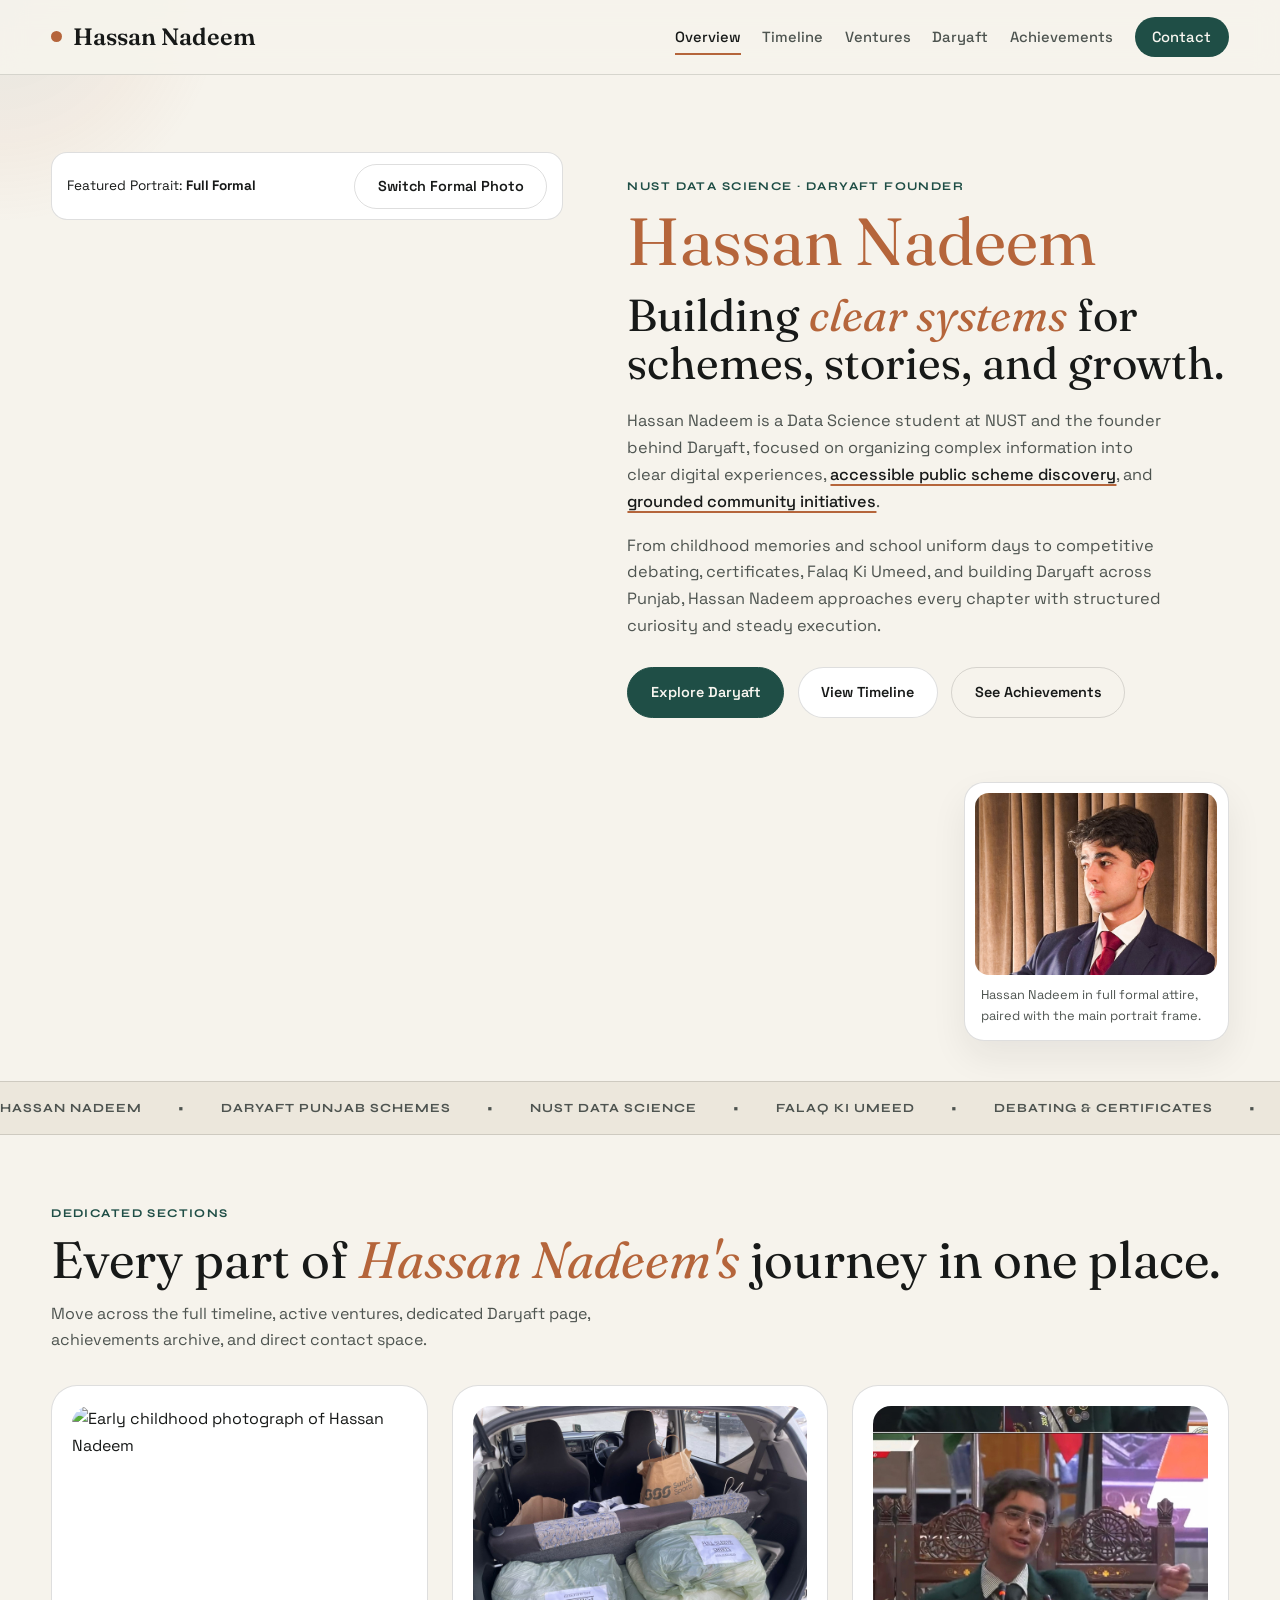
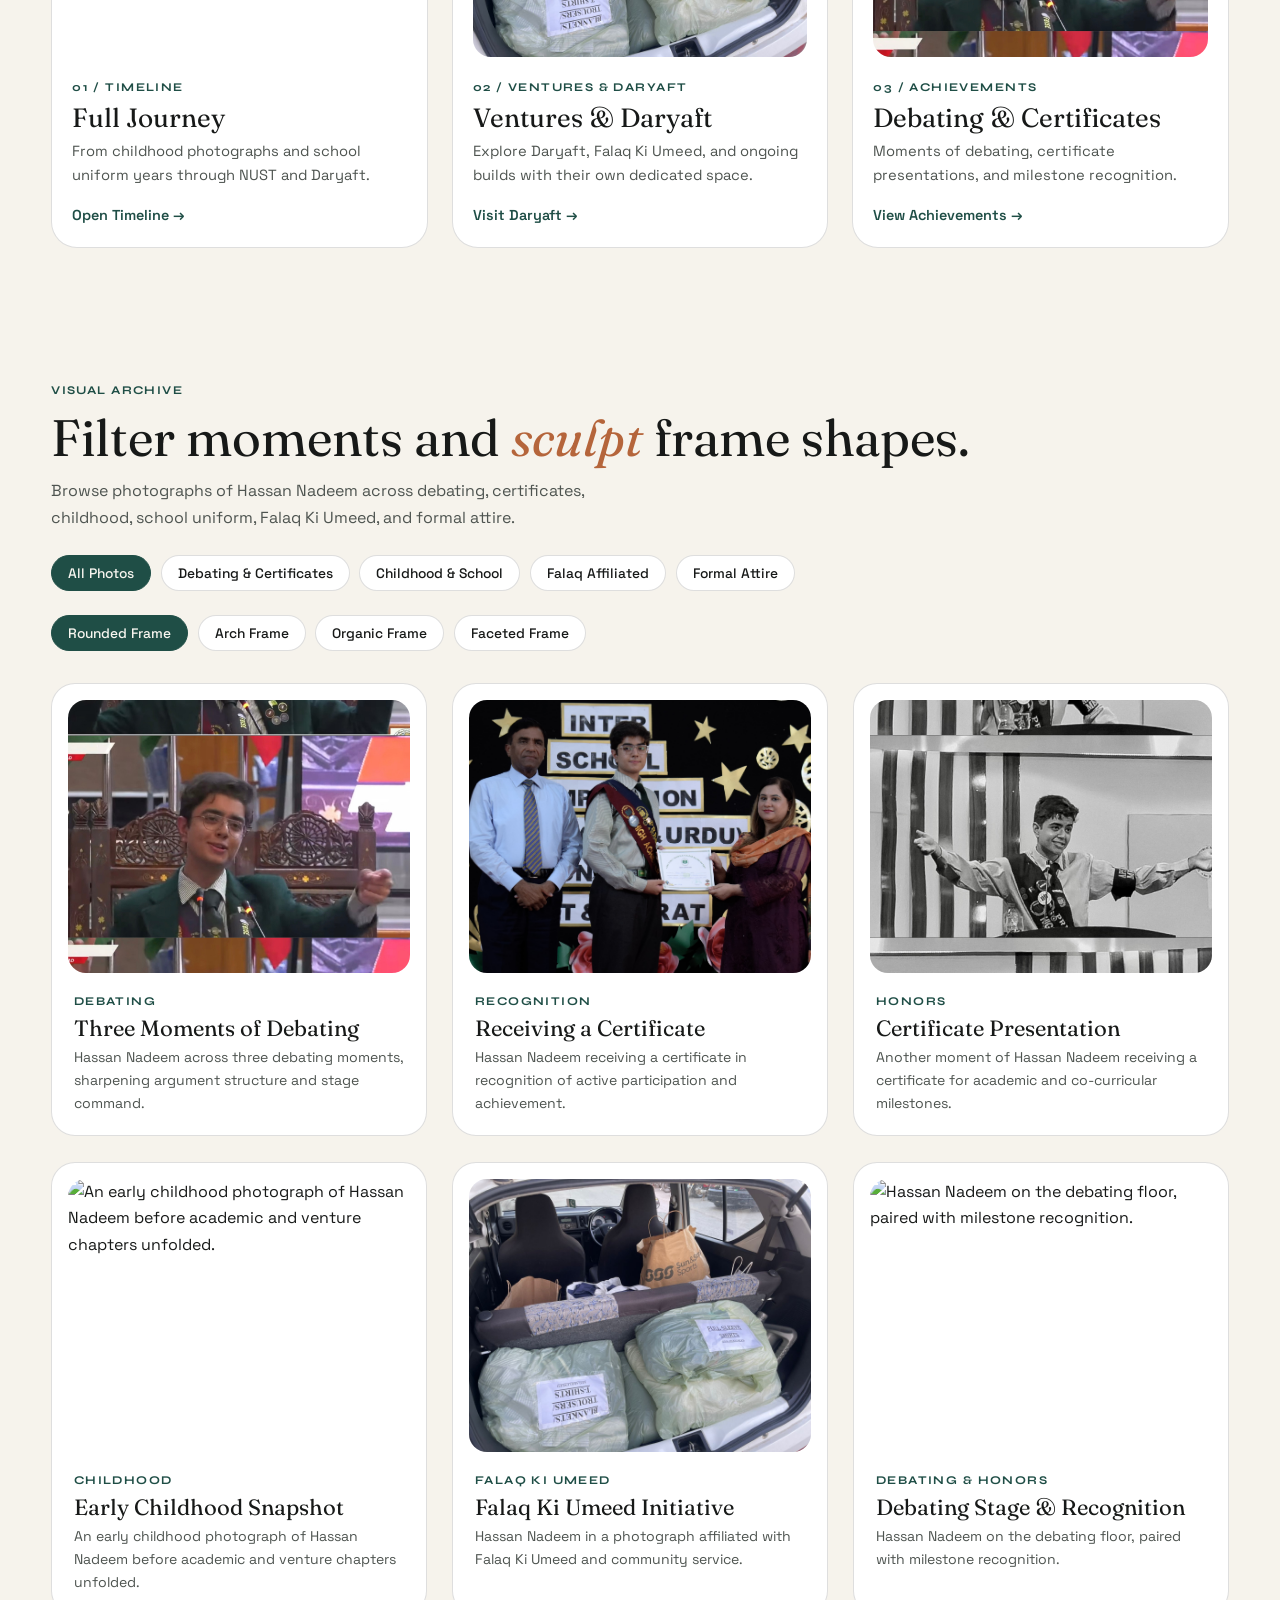
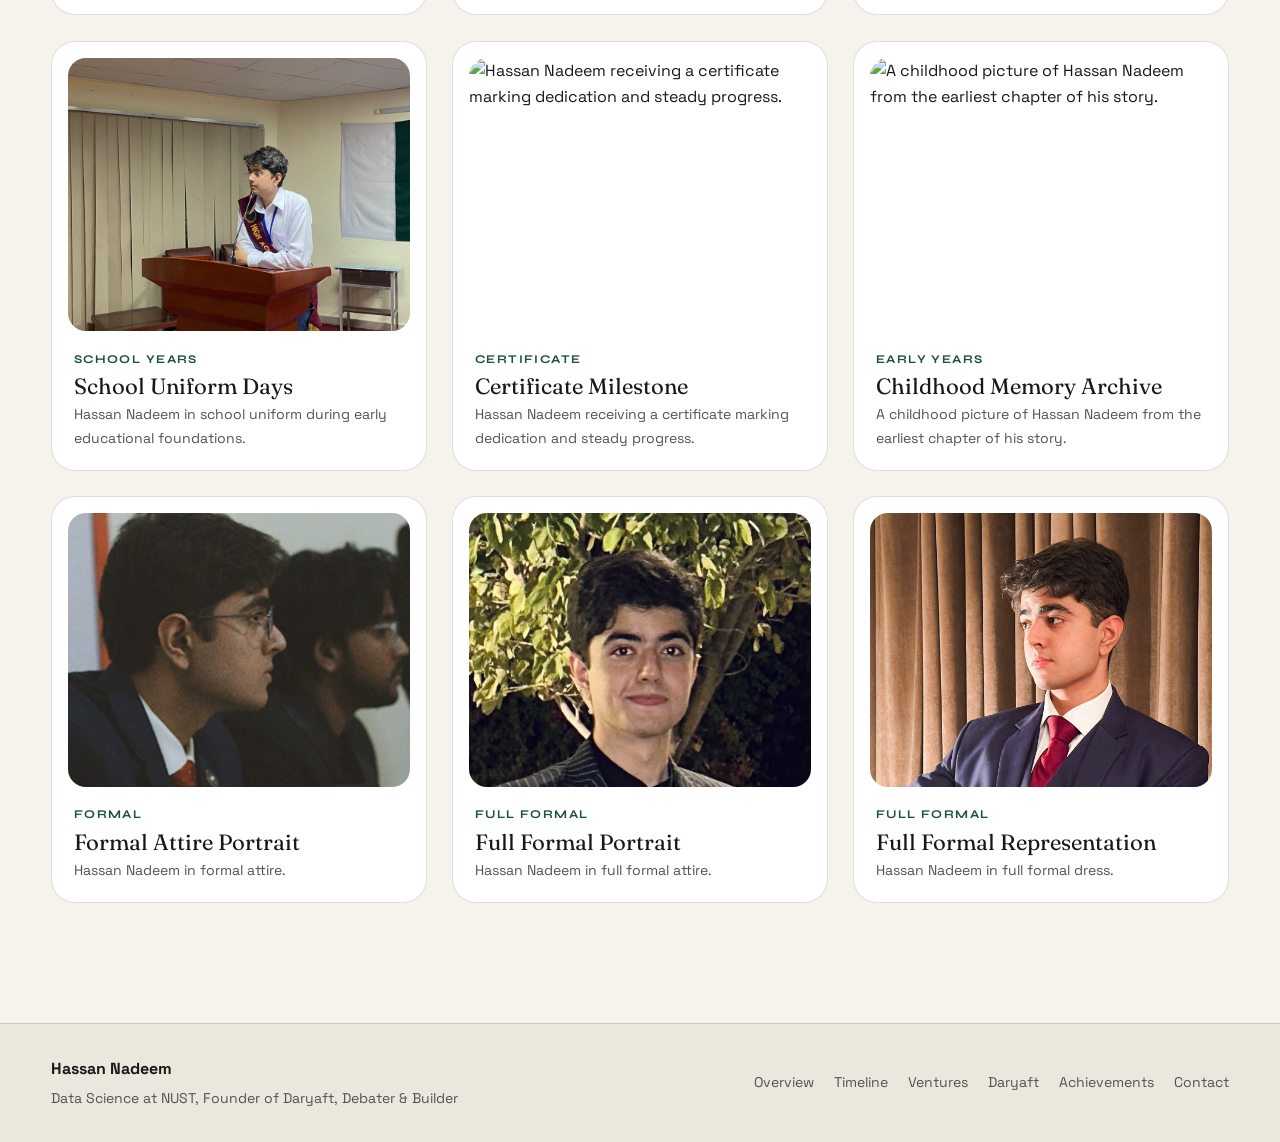
==== commit 6bf0c8f4: "Remove hero image section from editorial hero Removed the hero-left-column and hero-portrait-wrap di" ====
--- a/index.html
+++ b/index.html
@@ -25,10 +25,7 @@
 
   <main>
     <section class="editorial-hero">
-      <div class="hero-left-column reveal">
-        <div class="hero-portrait-wrap">
-          <img id="heroFormalImg" src="n.jpg" alt="Hassan Nadeem in full formal attire" />
-        </div>
+   
         <div class="hero-switch-bar">
           <span>Featured Portrait: <strong id="heroFormalTag">Full Formal</strong></span>
           <button type="button" class="btn-outline" id="swapFormalBtn">Switch Formal Photo</button>
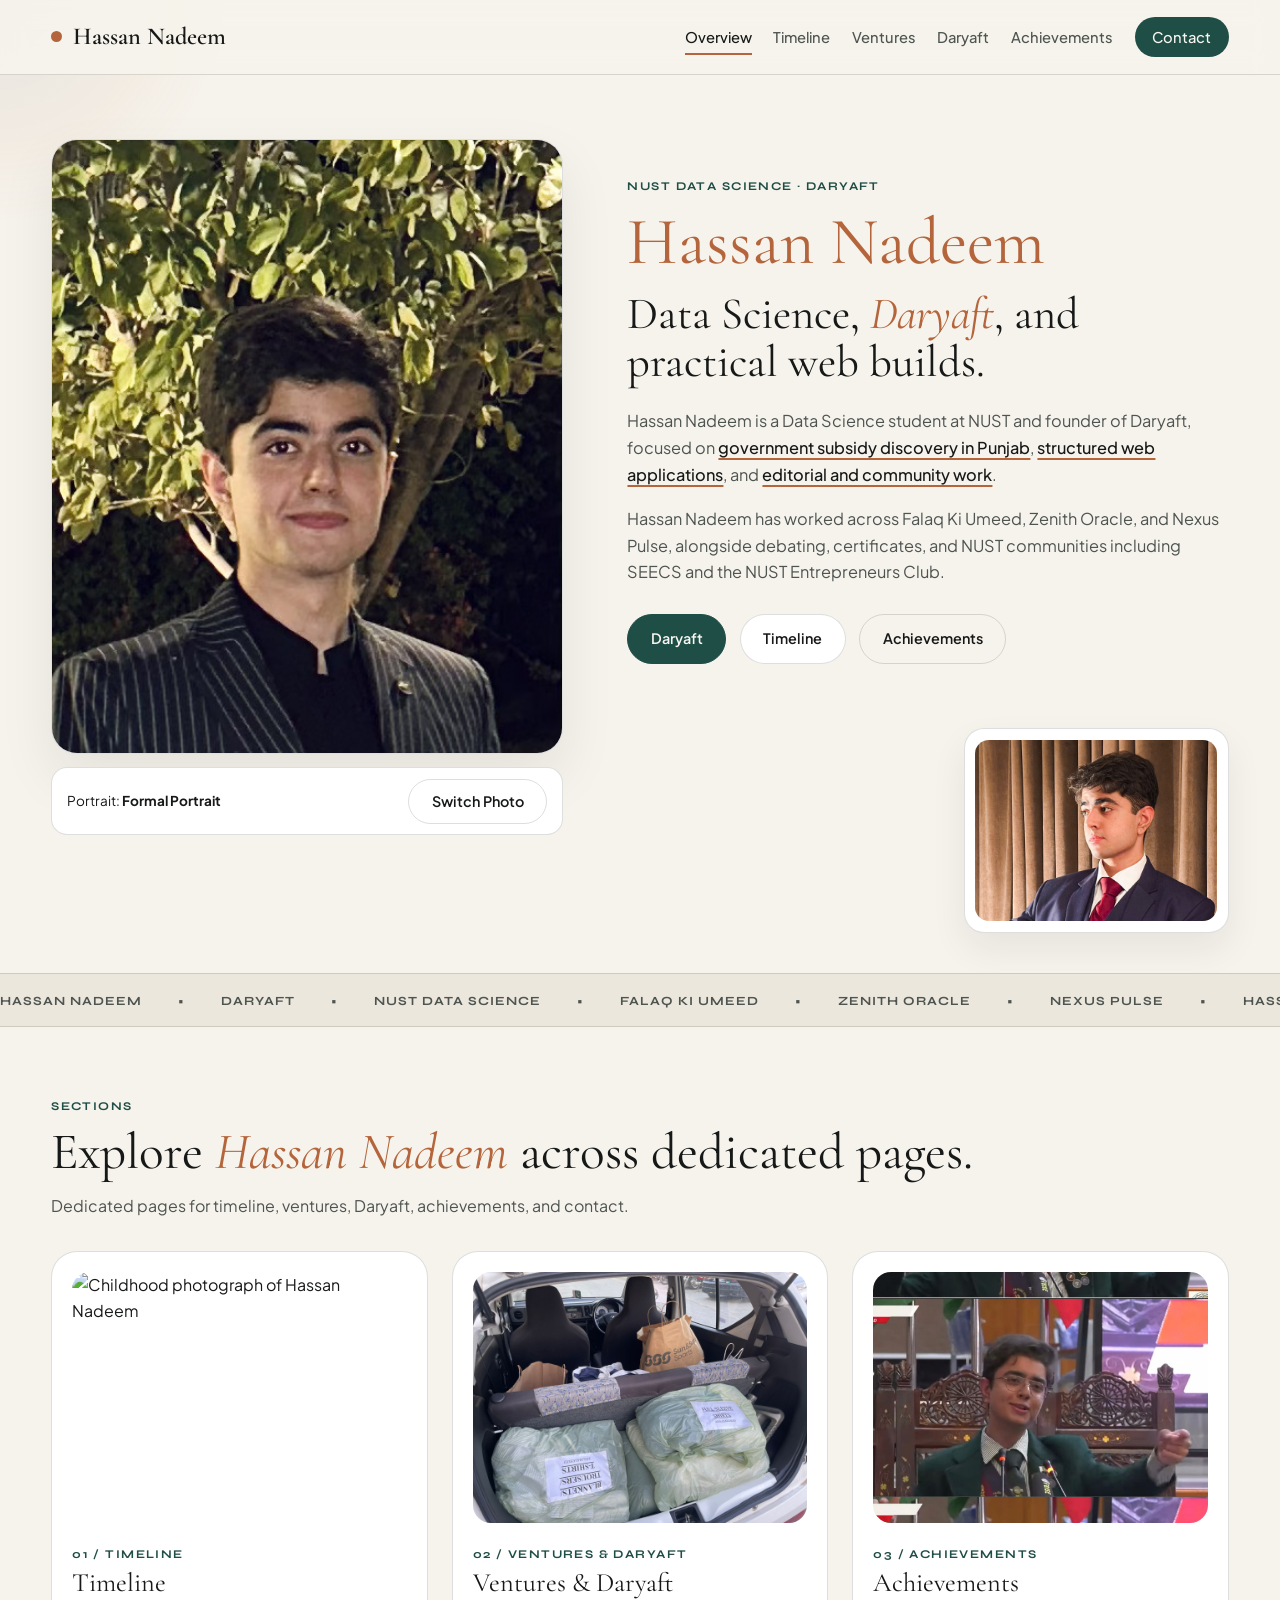
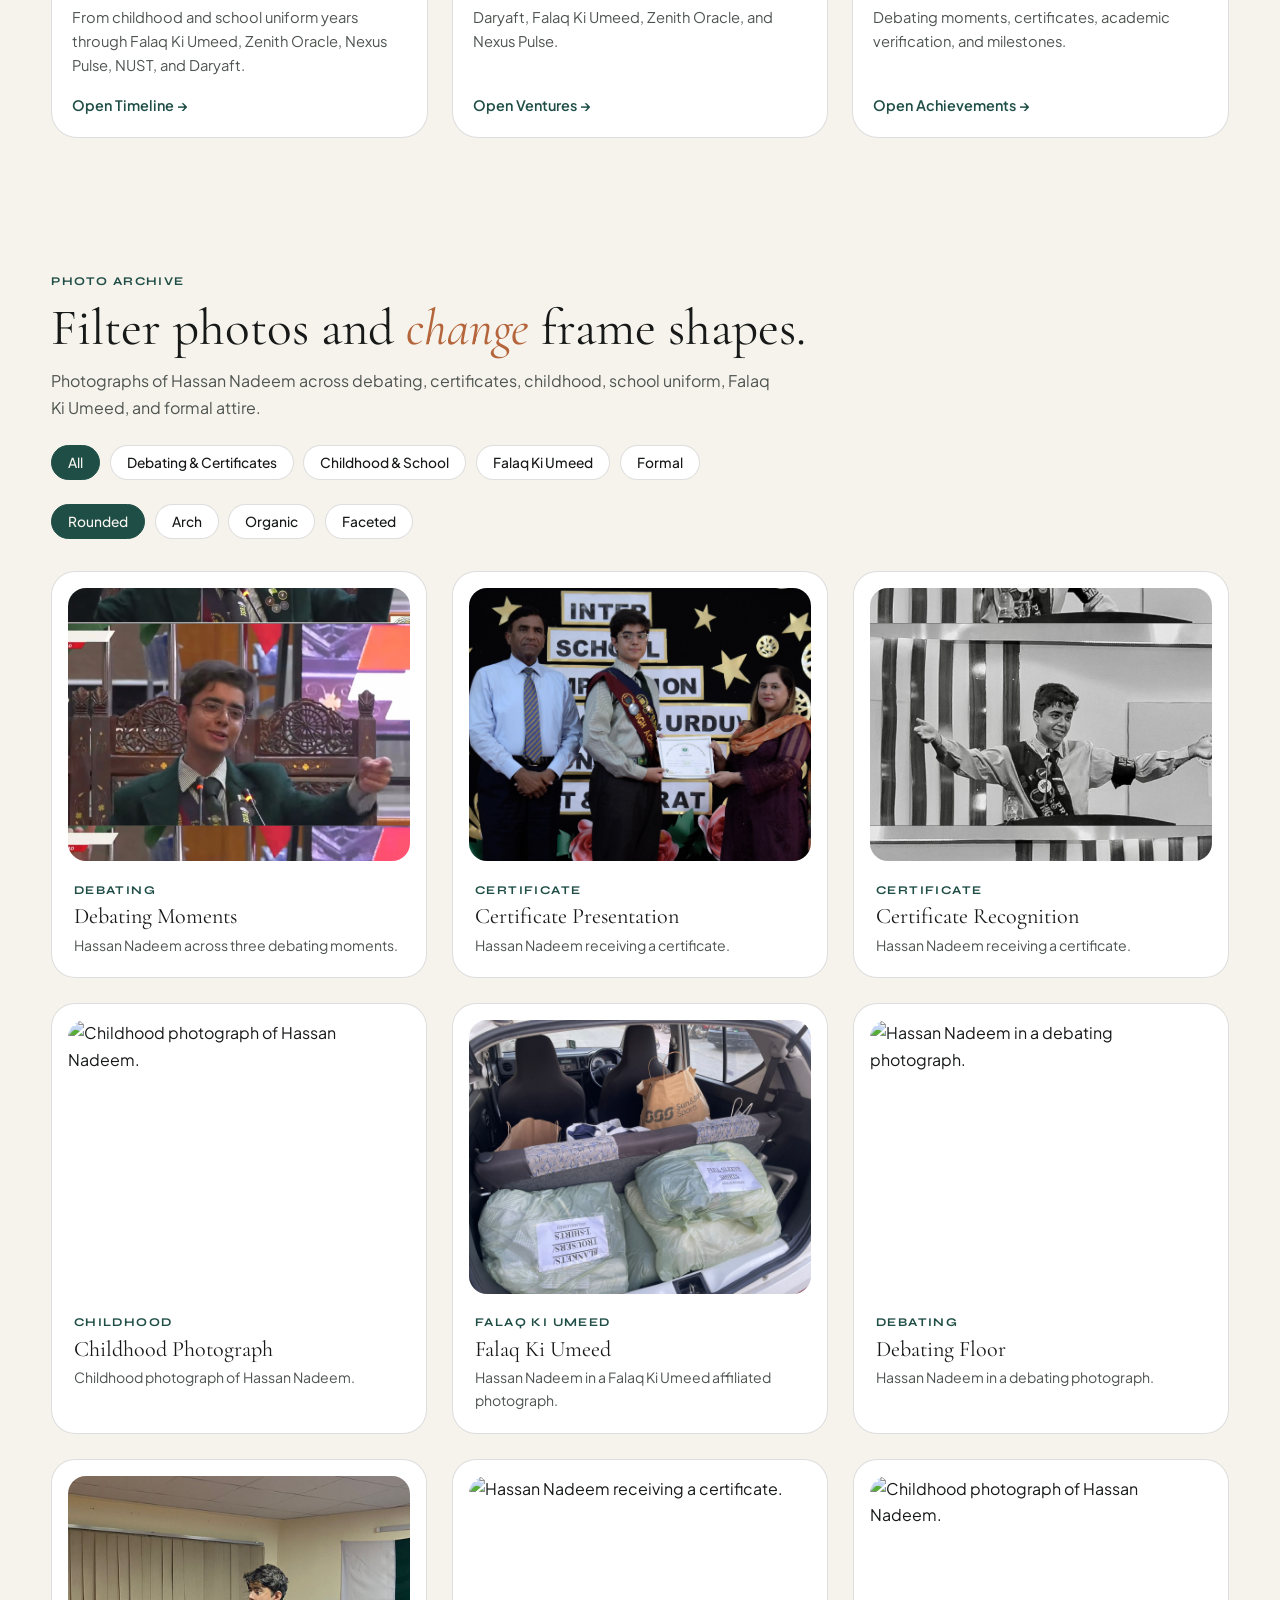
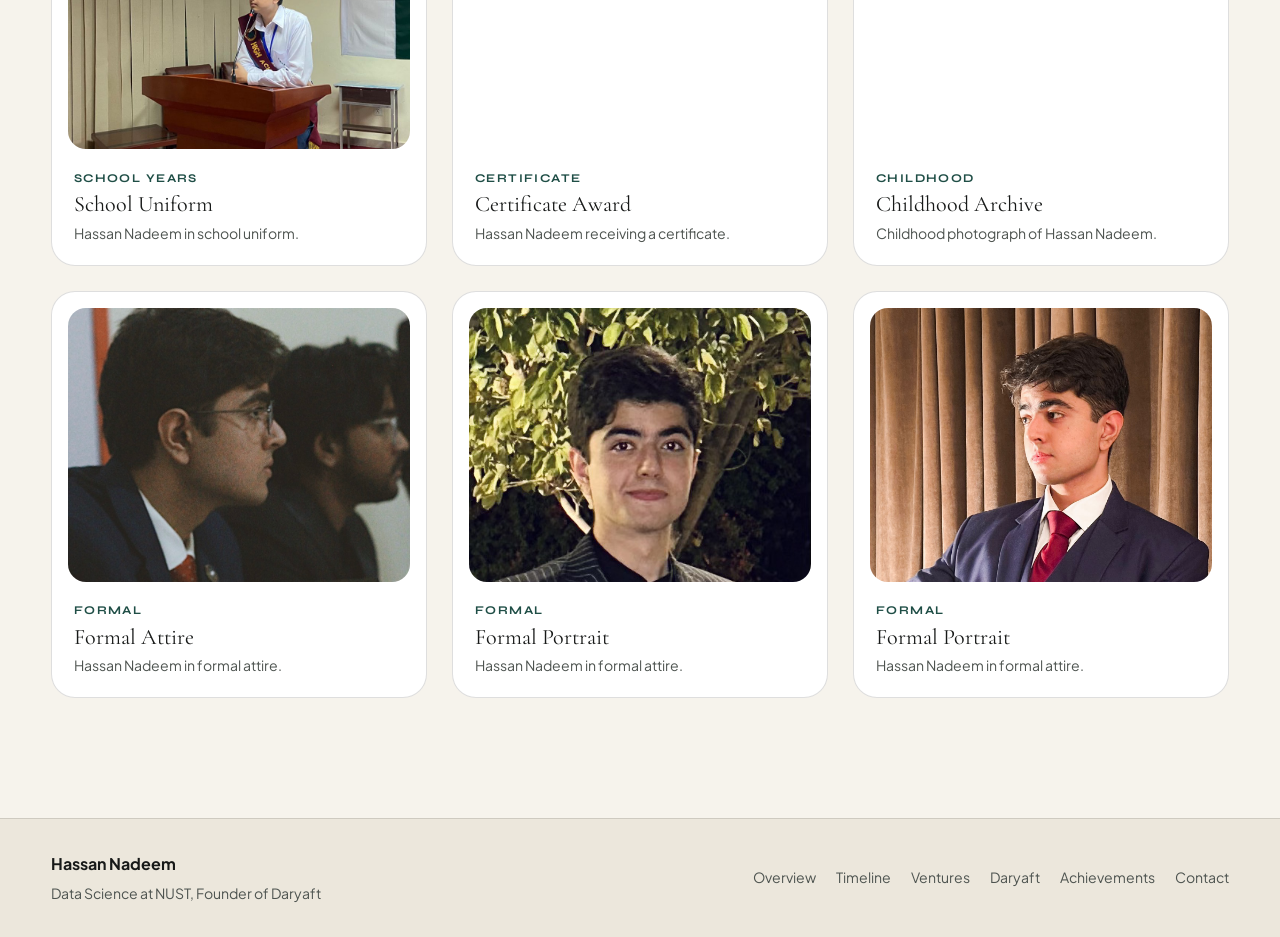
==== commit 91bbac37: "Add files via upload" ====
--- a/index.html
+++ b/index.html
@@ -3,7 +3,7 @@
 <head>
   <meta charset="UTF-8" />
   <meta name="viewport" content="width=device-width, initial-scale=1.0" />
-  <title>Hassan Nadeem — Data Science, Daryaft &amp; Journey</title>
+  <title>Hassan Nadeem</title>
   <link rel="stylesheet" href="style.css" />
 </head>
 <body>
@@ -25,35 +25,37 @@
 
   <main>
     <section class="editorial-hero">
-   
+      <div class="hero-left-column reveal">
+        <div class="hero-portrait-wrap">
+          <img id="heroFormalImg" src="n.jpg" alt="Hassan Nadeem" />
+        </div>
         <div class="hero-switch-bar">
-          <span>Featured Portrait: <strong id="heroFormalTag">Full Formal</strong></span>
-          <button type="button" class="btn-outline" id="swapFormalBtn">Switch Formal Photo</button>
+          <span>Portrait: <strong id="heroFormalTag">Formal Portrait</strong></span>
+          <button type="button" class="btn-outline" id="swapFormalBtn">Switch Photo</button>
         </div>
       </div>
 
       <div class="hero-right-column reveal">
-        <span class="kicker-label">NUST DATA SCIENCE &middot; DARYAFT FOUNDER</span>
+        <span class="kicker-label">NUST DATA SCIENCE &middot; DARYAFT</span>
         <div class="editorial-greeting">Hassan Nadeem</div>
-        <h1 class="editorial-headline">Building <em>clear systems</em> for schemes, stories, and growth.</h1>
+        <h1 class="editorial-headline">Data Science, <em>Daryaft</em>, and practical web builds.</h1>
         <div class="editorial-copy">
           <p>
-            Hassan Nadeem is a Data Science student at NUST and the founder behind Daryaft, focused on organizing complex information into clear digital experiences, <span class="underlined-phrase">accessible public scheme discovery</span>, and <span class="underlined-phrase">grounded community initiatives</span>.
+            Hassan Nadeem is a Data Science student at NUST and founder of Daryaft, focused on <span class="underlined-phrase">government subsidy discovery in Punjab</span>, <span class="underlined-phrase">structured web applications</span>, and <span class="underlined-phrase">editorial and community work</span>.
           </p>
           <p>
-            From childhood memories and school uniform days to competitive debating, certificates, Falaq Ki Umeed, and building Daryaft across Punjab, Hassan Nadeem approaches every chapter with structured curiosity and steady execution.
+            Hassan Nadeem has worked across Falaq Ki Umeed, Zenith Oracle, and Nexus Pulse, alongside debating, certificates, and NUST communities including SEECS and the NUST Entrepreneurs Club.
           </p>
         </div>
 
         <div class="hero-cta-row">
-          <a href="daryaft.html" class="btn-solid">Explore Daryaft</a>
-          <a href="timeline.html" class="btn-soft">View Timeline</a>
-          <a href="achievements.html" class="btn-outline">See Achievements</a>
+          <a href="daryaft.html" class="btn-solid">Daryaft</a>
+          <a href="timeline.html" class="btn-soft">Timeline</a>
+          <a href="achievements.html" class="btn-outline">Achievements</a>
         </div>
 
         <div class="hero-inset-card">
-          <img src="z1.jpeg" alt="Hassan Nadeem in full formal attire" />
-          <div class="hero-inset-caption">Hassan Nadeem in full formal attire, paired with the main portrait frame.</div>
+          <img src="z1.jpeg" alt="Hassan Nadeem" />
         </div>
       </div>
     </section>
@@ -62,44 +64,48 @@
       <div class="marquee-track">
         <span>HASSAN NADEEM</span>
         <span>&bull;</span>
-        <span>DARYAFT PUNJAB SCHEMES</span>
+        <span>DARYAFT</span>
         <span>&bull;</span>
         <span>NUST DATA SCIENCE</span>
         <span>&bull;</span>
         <span>FALAQ KI UMEED</span>
         <span>&bull;</span>
-        <span>DEBATING &amp; CERTIFICATES</span>
+        <span>ZENITH ORACLE</span>
+        <span>&bull;</span>
+        <span>NEXUS PULSE</span>
         <span>&bull;</span>
         <span>HASSAN NADEEM</span>
         <span>&bull;</span>
-        <span>DARYAFT PUNJAB SCHEMES</span>
+        <span>DARYAFT</span>
         <span>&bull;</span>
         <span>NUST DATA SCIENCE</span>
         <span>&bull;</span>
         <span>FALAQ KI UMEED</span>
         <span>&bull;</span>
-        <span>DEBATING &amp; CERTIFICATES</span>
+        <span>ZENITH ORACLE</span>
+        <span>&bull;</span>
+        <span>NEXUS PULSE</span>
       </div>
     </div>
 
     <section class="page-section reveal">
       <div class="section-header">
-        <span class="kicker-label">DEDICATED SECTIONS</span>
-        <h2>Every part of <em>Hassan Nadeem&apos;s</em> journey in one place.</h2>
+        <span class="kicker-label">SECTIONS</span>
+        <h2>Explore <em>Hassan Nadeem</em> across dedicated pages.</h2>
         <p>
-          Move across the full timeline, active ventures, dedicated Daryaft page, achievements archive, and direct contact space.
+          Dedicated pages for timeline, ventures, Daryaft, achievements, and contact.
         </p>
       </div>
 
       <div class="route-grid">
         <article class="route-card">
           <div class="route-thumb">
-            <img src="4.jpg" alt="Early childhood photograph of Hassan Nadeem" loading="lazy" />
+            <img src="4.jpg" alt="Childhood photograph of Hassan Nadeem" loading="lazy" />
           </div>
           <div>
             <span class="kicker-label">01 / TIMELINE</span>
-            <h3>Full Journey</h3>
-            <p>From childhood photographs and school uniform years through NUST and Daryaft.</p>
+            <h3>Timeline</h3>
+            <p>From childhood and school uniform years through Falaq Ki Umeed, Zenith Oracle, Nexus Pulse, NUST, and Daryaft.</p>
           </div>
           <a href="timeline.html" class="route-go">Open Timeline &rarr;</a>
         </article>
@@ -111,47 +117,47 @@
           <div>
             <span class="kicker-label">02 / VENTURES &amp; DARYAFT</span>
             <h3>Ventures &amp; Daryaft</h3>
-            <p>Explore Daryaft, Falaq Ki Umeed, and ongoing builds with their own dedicated space.</p>
-          </div>
-          <a href="daryaft.html" class="route-go">Visit Daryaft &rarr;</a>
+            <p>Daryaft, Falaq Ki Umeed, Zenith Oracle, and Nexus Pulse.</p>
+          </div>
+          <a href="ventures.html" class="route-go">Open Ventures &rarr;</a>
         </article>
 
         <article class="route-card">
           <div class="route-thumb">
-            <img src="1.jpg" alt="Hassan Nadeem across debating moments" loading="lazy" />
+            <img src="1.jpg" alt="Hassan Nadeem debating" loading="lazy" />
           </div>
           <div>
             <span class="kicker-label">03 / ACHIEVEMENTS</span>
-            <h3>Debating &amp; Certificates</h3>
-            <p>Moments of debating, certificate presentations, and milestone recognition.</p>
-          </div>
-          <a href="achievements.html" class="route-go">View Achievements &rarr;</a>
+            <h3>Achievements</h3>
+            <p>Debating moments, certificates, academic verification, and milestones.</p>
+          </div>
+          <a href="achievements.html" class="route-go">Open Achievements &rarr;</a>
         </article>
       </div>
     </section>
 
     <section class="page-section reveal">
       <div class="section-header">
-        <span class="kicker-label">VISUAL ARCHIVE</span>
-        <h2>Filter moments and <em>sculpt</em> frame shapes.</h2>
+        <span class="kicker-label">PHOTO ARCHIVE</span>
+        <h2>Filter photos and <em>change</em> frame shapes.</h2>
         <p>
-          Browse photographs of Hassan Nadeem across debating, certificates, childhood, school uniform, Falaq Ki Umeed, and formal attire.
+          Photographs of Hassan Nadeem across debating, certificates, childhood, school uniform, Falaq Ki Umeed, and formal attire.
         </p>
       </div>
 
-      <div class="chip-row" role="group" aria-label="Filter archive by category">
-        <button type="button" class="filter-chip active" data-group="all">All Photos</button>
+      <div class="chip-row" role="group" aria-label="Filter photos">
+        <button type="button" class="filter-chip active" data-group="all">All</button>
         <button type="button" class="filter-chip" data-group="achievements">Debating &amp; Certificates</button>
         <button type="button" class="filter-chip" data-group="timeline">Childhood &amp; School</button>
-        <button type="button" class="filter-chip" data-group="ventures">Falaq Affiliated</button>
-        <button type="button" class="filter-chip" data-group="formal">Formal Attire</button>
-      </div>
-
-      <div class="chip-row" role="group" aria-label="Change frame shape">
-        <button type="button" class="filter-chip active" data-contour="standard">Rounded Frame</button>
-        <button type="button" class="filter-chip" data-contour="arch">Arch Frame</button>
-        <button type="button" class="filter-chip" data-contour="organic">Organic Frame</button>
-        <button type="button" class="filter-chip" data-contour="angled">Faceted Frame</button>
+        <button type="button" class="filter-chip" data-group="ventures">Falaq Ki Umeed</button>
+        <button type="button" class="filter-chip" data-group="formal">Formal</button>
+      </div>
+
+      <div class="chip-row" role="group" aria-label="Frame shapes">
+        <button type="button" class="filter-chip active" data-contour="standard">Rounded</button>
+        <button type="button" class="filter-chip" data-contour="arch">Arch</button>
+        <button type="button" class="filter-chip" data-contour="organic">Organic</button>
+        <button type="button" class="filter-chip" data-contour="angled">Faceted</button>
       </div>
 
       <div class="archive-grid" id="archiveGrid"></div>
@@ -179,7 +185,7 @@
     <div class="footer-row">
       <div>
         <strong>Hassan Nadeem</strong>
-        <p>Data Science at NUST, Founder of Daryaft, Debater &amp; Builder</p>
+        <p>Data Science at NUST, Founder of Daryaft</p>
       </div>
       <div class="footer-nav">
         <a href="index.html">Overview</a>
--- a/style.css
+++ b/style.css
@@ -1,4 +1,4 @@
-@import url('https://fonts.googleapis.com/css2?family=Fraunces:ital,opsz,wght@0,9..144,400;0,9..144,600;1,9..144,400&family=Syne:wght@600;700;800&family=Space+Grotesk:wght@400;500;600;700&display=swap');
+@import url('https://fonts.googleapis.com/css2?family=Cormorant+Garamond:ital,opsz,wght@0,6..144,400;0,6..144,600;1,6..144,400&family=Syne:wght@600;700;800&family=Plus+Jakarta+Sans:wght@400;500;600;700&display=swap');
 
 :root {
   --bg: #f6f3ec;
@@ -9,9 +9,9 @@
   --accent: #1f4e46;
   --accent-warm: #b5653b;
   --line: rgba(23, 25, 24, 0.14);
-  --font-display: "Fraunces", Georgia, serif;
+  --font-display: "Cormorant Garamond", Georgia, serif;
   --font-accent: "Syne", sans-serif;
-  --font-body: "Space Grotesk", sans-serif;
+  --font-body: "Plus Jakarta Sans", sans-serif;
 }
 
 *, *::before, *::after {
@@ -32,7 +32,6 @@
   position: relative;
 }
 
-/* Custom ambient cursor & subtle field drift */
 .ambient-orb {
   position: fixed;
   width: 440px;
@@ -75,7 +74,7 @@
   align-items: center;
   gap: 0.7rem;
   font-family: var(--font-display);
-  font-size: 1.48rem;
+  font-size: 1.52rem;
   font-weight: 600;
   color: var(--ink);
   text-decoration: none;
@@ -178,7 +177,7 @@
   color: var(--accent-warm);
 }
 
-/* Editorial split hero modeled on the reference composition */
+/* Editorial split hero */
 .editorial-hero {
   position: relative;
   z-index: 1;
@@ -351,12 +350,6 @@
   display: block;
 }
 
-.hero-inset-caption {
-  padding: 0.55rem 0.35rem 0.2rem;
-  font-size: 0.8rem;
-  color: var(--ink-soft);
-}
-
 /* Marquee strip */
 .marquee-strip {
   position: relative;
@@ -559,7 +552,7 @@
   color: var(--ink-soft);
 }
 
-/* Timeline, Ventures, Daryaft & Achievements blocks */
+/* Timeline blocks */
 .story-stack {
   display: grid;
   gap: 1.4rem;
@@ -599,10 +592,43 @@
   color: var(--ink-soft);
 }
 
-.ventures-two-col {
+/* Text-only Achievements list (no pictures) */
+.text-record-list {
   display: grid;
   grid-template-columns: repeat(2, 1fr);
-  gap: 1.6rem;
+  gap: 1.35rem;
+  margin-top: 2rem;
+}
+
+.text-record-card {
+  background: var(--surface);
+  border: 1px solid var(--line);
+  border-radius: 22px;
+  padding: 1.5rem;
+  transition: transform 0.25s ease, border-color 0.25s ease;
+}
+
+.text-record-card:hover {
+  transform: translateY(-3px);
+  border-color: var(--accent);
+}
+
+.text-record-card h3 {
+  font-size: 1.55rem;
+  margin: 0.35rem 0 0.45rem;
+}
+
+.text-record-card p {
+  margin: 0;
+  color: var(--ink-soft);
+  font-size: 0.94rem;
+}
+
+/* Ventures grid */
+.ventures-three-col {
+  display: grid;
+  grid-template-columns: repeat(3, 1fr);
+  gap: 1.5rem;
   margin-top: 2rem;
 }
 
@@ -611,6 +637,8 @@
   border: 1px solid var(--line);
   border-radius: 26px;
   padding: 1.4rem;
+  display: flex;
+  flex-direction: column;
 }
 
 .feature-panel img {
@@ -622,13 +650,14 @@
 }
 
 .feature-panel h3 {
-  font-size: 1.75rem;
+  font-size: 1.72rem;
   margin: 0.25rem 0 0.5rem;
 }
 
 .feature-panel p {
   margin: 0;
   color: var(--ink-soft);
+  font-size: 0.94rem;
 }
 
 .daryaft-banner {
@@ -852,7 +881,8 @@
   .editorial-hero,
   .route-grid,
   .archive-grid,
-  .ventures-two-col,
+  .ventures-three-col,
+  .text-record-list,
   .daryaft-banner,
   .contact-grid,
   .modal-panel {
